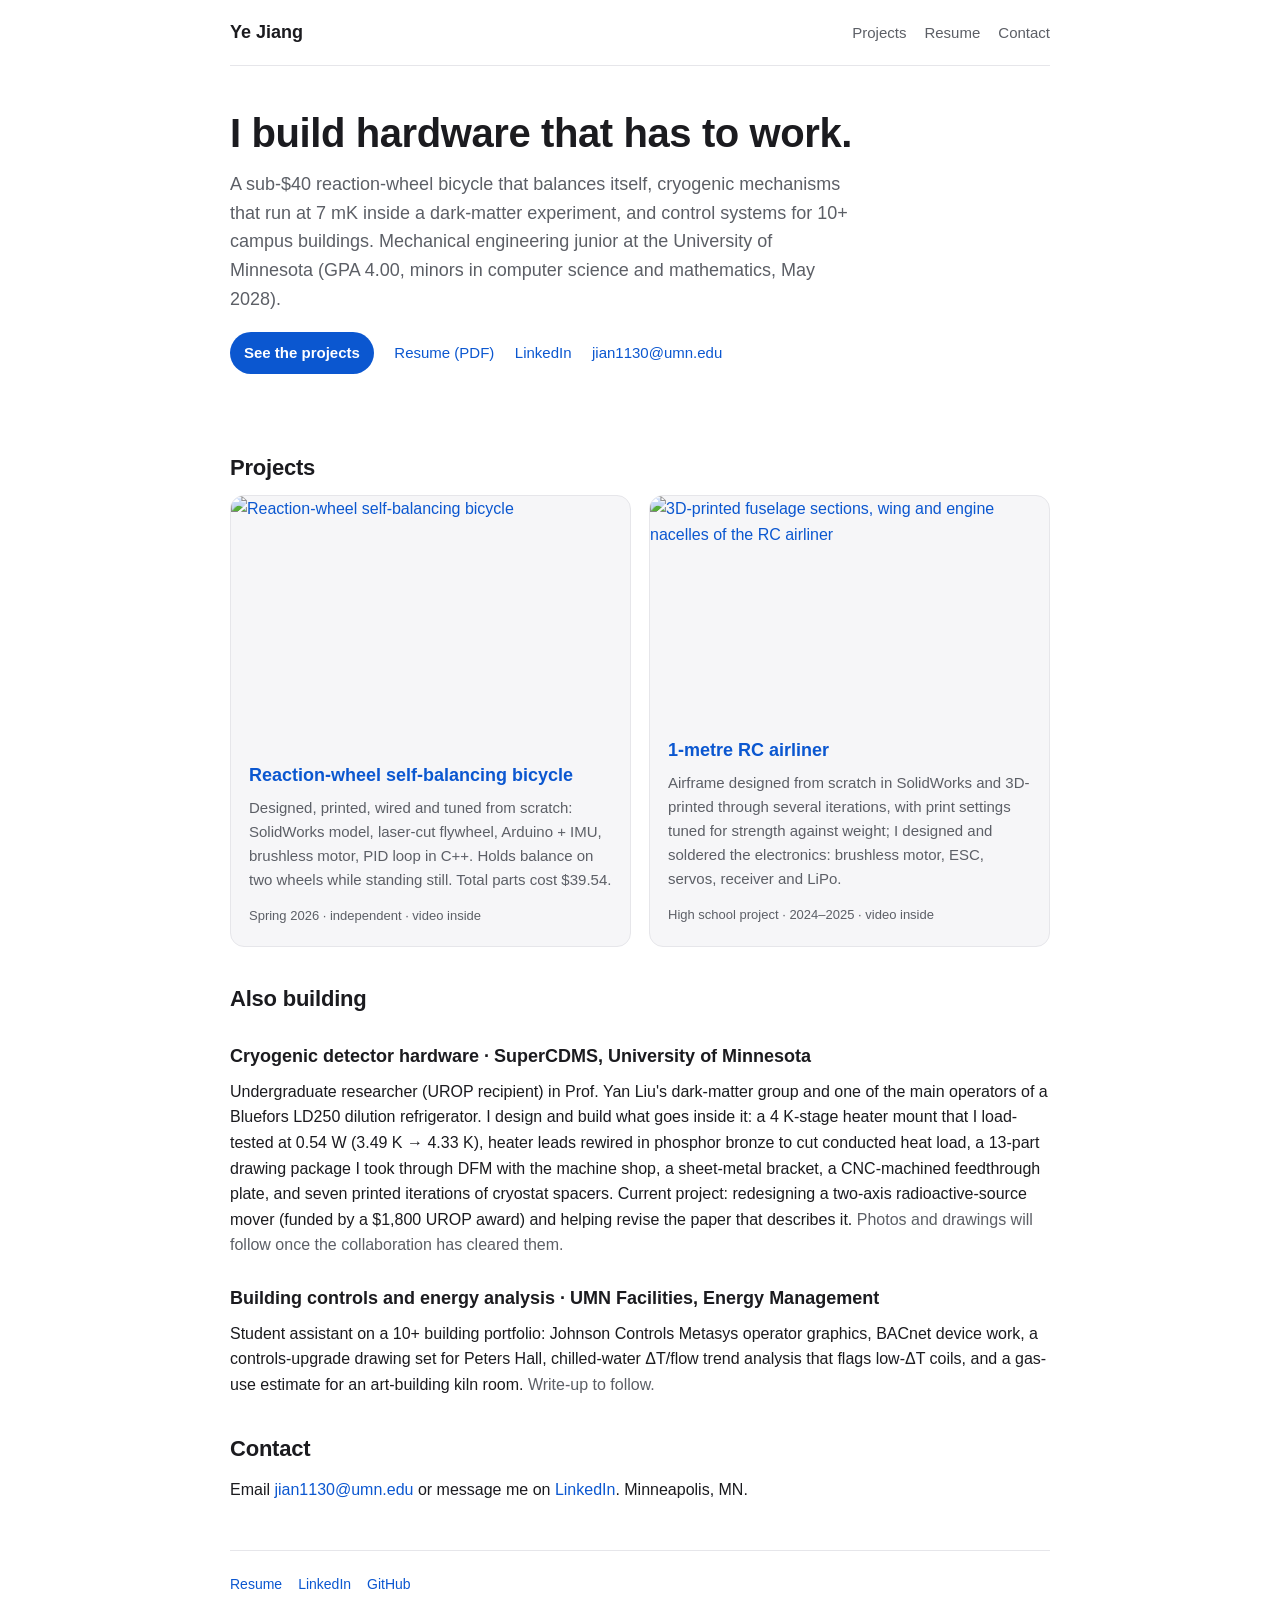
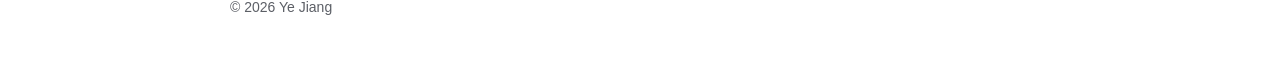
==== index.html @ ac19c302 "Add files via upload" ====
<!doctype html>
<html lang="en">
<head>
<meta charset="utf-8">
<meta name="viewport" content="width=device-width,initial-scale=1">
<title>Ye Jiang · Mechanical Engineering, University of Minnesota</title>
<meta name="description" content="Ye Jiang builds hardware that has to work: a sub-$40 reaction-wheel self-balancing bicycle, cryogenic mechanisms for a dark-matter experiment, and building-control systems at the University of Minnesota.">
<meta property="og:type" content="website">
<meta property="og:title" content="Ye Jiang · Mechanical Engineering, University of Minnesota">
<meta property="og:description" content="Hardware that has to work: a sub-$40 self-balancing bike, cryogenic mechanisms at 7 mK, and control systems for 10+ campus buildings.">
<meta property="og:image" content="https://jiangye444.github.io/img/og-home.jpg">
<meta property="og:url" content="https://jiangye444.github.io/">
<meta name="twitter:card" content="summary_large_image">
<link rel="stylesheet" href="style.css">
<link rel="icon" href="data:image/svg+xml,<svg xmlns='http://www.w3.org/2000/svg' viewBox='0 0 100 100'><circle cx='50' cy='50' r='46' fill='%230b57d0'/><text x='50' y='64' font-size='46' text-anchor='middle' fill='white' font-family='Arial' font-weight='700'>YJ</text></svg>">
</head>
<body>
<div class="wrap">
<header class="site">
  <a class="name" href="./">Ye Jiang</a>
  <nav><a href="#projects">Projects</a><a href="resume/Ye_Jiang_Resume.pdf">Resume</a><a href="#contact">Contact</a></nav>
</header>

<section class="hero">
  <h1>I build hardware that has to work.</h1>
  <p class="lead">A sub-$40 reaction-wheel bicycle that balances itself, cryogenic mechanisms that run at 7 mK inside a dark-matter experiment, and control systems for 10+ campus buildings. Mechanical engineering junior at the University of Minnesota (GPA 4.00, minors in computer science and mathematics, May 2028).</p>
  <p class="links"><a class="btn" href="#projects">See the projects</a> <a href="resume/Ye_Jiang_Resume.pdf">Resume (PDF)</a> <a href="https://www.linkedin.com/in/ye-jiang-102b5538a/">LinkedIn</a> <a href="mailto:jian1130@umn.edu">jian1130@umn.edu</a></p>
</section>

<h2 id="projects">Projects</h2>
<div class="grid">
  <a class="card" href="bike.html">
    <img src="img/bike-card.jpg" alt="Reaction-wheel self-balancing bicycle">
    <div class="body">
      <h3>Reaction-wheel self-balancing bicycle</h3>
      <p>Designed, printed, wired and tuned from scratch: SolidWorks model, laser-cut flywheel, Arduino + IMU, brushless motor, PID loop in C++. Holds balance on two wheels while standing still. Total parts cost $39.54.</p>
      <span class="meta">Spring 2026 · independent · video inside</span>
    </div>
  </a>
  <a class="card" href="rc-plane.html">
    <img class="yt" src="https://i.ytimg.com/vi/mKP1xK8MGRU/hq3.jpg" alt="3D-printed fuselage sections, wing and engine nacelles of the RC airliner">
    <div class="body">
      <h3>1-metre RC airliner</h3>
      <p>Airframe designed from scratch in SolidWorks and 3D-printed through several iterations, with print settings tuned for strength against weight; I designed and soldered the electronics: brushless motor, ESC, servos, receiver and LiPo.</p>
      <span class="meta">High school project · 2024–2025 · video inside</span>
    </div>
  </a>
</div>

<h2>Also building</h2>
<h3>Cryogenic detector hardware · SuperCDMS, University of Minnesota</h3>
<p>Undergraduate researcher (UROP recipient) in Prof. Yan Liu's dark-matter group and one of the main operators of a Bluefors LD250 dilution refrigerator. I design and build what goes inside it: a 4 K-stage heater mount that I load-tested at 0.54 W (3.49 K → 4.33 K), heater leads rewired in phosphor bronze to cut conducted heat load, a 13-part drawing package I took through DFM with the machine shop, a sheet-metal bracket, a CNC-machined feedthrough plate, and seven printed iterations of cryostat spacers. Current project: redesigning a two-axis radioactive-source mover (funded by a $1,800 UROP award) and helping revise the paper that describes it. <span class="muted">Photos and drawings will follow once the collaboration has cleared them.</span></p>

<h3>Building controls and energy analysis · UMN Facilities, Energy Management</h3>
<p>Student assistant on a 10+ building portfolio: Johnson Controls Metasys operator graphics, BACnet device work, a controls-upgrade drawing set for Peters Hall, chilled-water ΔT/flow trend analysis that flags low-ΔT coils, and a gas-use estimate for an art-building kiln room. <span class="muted">Write-up to follow.</span></p>

<h2 id="contact">Contact</h2>
<p>Email <a href="mailto:jian1130@umn.edu">jian1130@umn.edu</a> or message me on <a href="https://www.linkedin.com/in/ye-jiang-102b5538a/">LinkedIn</a>. Minneapolis, MN.</p>

<footer class="site">
  <a href="resume/Ye_Jiang_Resume.pdf">Resume</a><a href="https://www.linkedin.com/in/ye-jiang-102b5538a/">LinkedIn</a><a href="https://github.com/jiangye444">GitHub</a>
  <div>© 2026 Ye Jiang</div>
</footer>
</div>
</body>
</html>
---- style.css ----
:root{
  --bg:#ffffff; --fg:#1b1b1f; --muted:#5c5f66; --line:#e6e6ea; --card:#f6f6f8; --accent:#0b57d0; --accent-ink:#ffffff;
  --maxw:860px; --radius:14px;
}
@media (prefers-color-scheme:dark){
  :root{ --bg:#111214; --fg:#ececf1; --muted:#a3a7b0; --line:#2a2b30; --card:#1a1b1f; --accent:#8ab4ff; --accent-ink:#0b1020; }
}
*{box-sizing:border-box}
html{-webkit-text-size-adjust:100%}
body{margin:0;background:var(--bg);color:var(--fg);font:16px/1.6 -apple-system,BlinkMacSystemFont,"Segoe UI",Roboto,Helvetica,Arial,sans-serif}
a{color:var(--accent);text-decoration:none}
a:hover{text-decoration:underline}
img,video{max-width:100%;height:auto;display:block;border-radius:var(--radius)}
.wrap{max-width:var(--maxw);margin:0 auto;padding:0 20px}
header.site{display:flex;align-items:center;justify-content:space-between;gap:16px;padding:18px 0;border-bottom:1px solid var(--line)}
header.site .name{font-weight:700;font-size:18px;color:var(--fg)}
header.site nav a{margin-left:18px;color:var(--muted);font-size:15px}
header.site nav a:hover{color:var(--fg)}
.hero{padding:44px 0 28px}
.hero h1{font-size:clamp(28px,5vw,40px);line-height:1.15;margin:0 0 14px;letter-spacing:-.01em}
.hero p.lead{font-size:18px;color:var(--muted);margin:0 0 18px;max-width:62ch}
.hero .links a{margin-right:16px;font-size:15px}
.grid{display:grid;grid-template-columns:1fr;gap:18px;margin:10px 0 30px}
@media(min-width:640px){.grid{grid-template-columns:1fr 1fr}}
.card{background:var(--card);border:1px solid var(--line);border-radius:var(--radius);overflow:hidden;display:flex;flex-direction:column}
.card img{border-radius:0;aspect-ratio:16/10;object-fit:cover;width:100%}
.card .body{padding:16px 18px 18px}
.card h3{margin:0 0 6px;font-size:18px}
.card p{margin:0 0 10px;color:var(--muted);font-size:15px}
.card .meta{font-size:13px;color:var(--muted)}
.card a.cta{font-weight:600}
h2{font-size:22px;margin:34px 0 10px;letter-spacing:-.01em}
h3{font-size:18px;margin:26px 0 8px}
p{margin:0 0 14px}
.muted{color:var(--muted)}
.summary{background:var(--card);border:1px solid var(--line);border-radius:var(--radius);padding:16px 18px;margin:18px 0 26px}
.summary h2{margin:0 0 8px;font-size:16px;text-transform:uppercase;letter-spacing:.06em;color:var(--muted)}
.summary ul{margin:0;padding-left:20px}
.summary li{margin:4px 0}
figure{margin:18px 0}
figcaption{font-size:14px;color:var(--muted);margin-top:8px}
.two{display:grid;grid-template-columns:1fr;gap:14px}
@media(min-width:640px){.two{grid-template-columns:1fr 1fr}}
.facts{display:grid;grid-template-columns:repeat(2,1fr);gap:10px;margin:16px 0 8px}
@media(min-width:640px){.facts{grid-template-columns:repeat(4,1fr)}}
.fact{background:var(--card);border:1px solid var(--line);border-radius:12px;padding:12px 14px}
.fact b{display:block;font-size:20px;letter-spacing:-.01em}
.fact span{font-size:13px;color:var(--muted)}
.project-head{padding:36px 0 6px}
.project-head h1{font-size:clamp(26px,4.6vw,36px);margin:0 0 8px;line-height:1.15;letter-spacing:-.01em}
.project-head .sub{color:var(--muted);font-size:16px}
.pager{display:flex;justify-content:space-between;gap:16px;border-top:1px solid var(--line);margin-top:40px;padding:18px 0 0;font-size:15px}
footer.site{border-top:1px solid var(--line);margin-top:48px;padding:22px 0 40px;color:var(--muted);font-size:14px}
footer.site a{margin-right:16px}
.btn{display:inline-block;background:var(--accent);color:var(--accent-ink);padding:9px 14px;border-radius:999px;font-weight:600;font-size:15px}
.btn:hover{text-decoration:none;filter:brightness(1.05)}
.aside{border-left:3px solid var(--accent);padding:4px 0 4px 14px;color:var(--muted);margin:16px 0}
.video{position:relative;width:100%;aspect-ratio:16/9;border-radius:12px;overflow:hidden;background:#000}
.video iframe{position:absolute;inset:0;width:100%;height:100%;border:0}
.bom{overflow-x:auto;margin:12px 0 8px}
.bom table{border-collapse:collapse;width:100%;font-size:15px}
.bom th,.bom td{text-align:left;padding:6px 10px;border-bottom:1px solid var(--line)}
.bom td:nth-child(2),.bom td:nth-child(4),.bom th:nth-child(2),.bom th:nth-child(4){text-align:right;white-space:nowrap}
.bom tr.grp td{font-weight:600;color:var(--muted);padding-top:14px}
.bom tr.total td{font-weight:700;border-top:2px solid var(--ink,currentColor)}
img.yt{aspect-ratio:16/9;object-fit:cover;width:100%}
figure.narrow{max-width:520px}
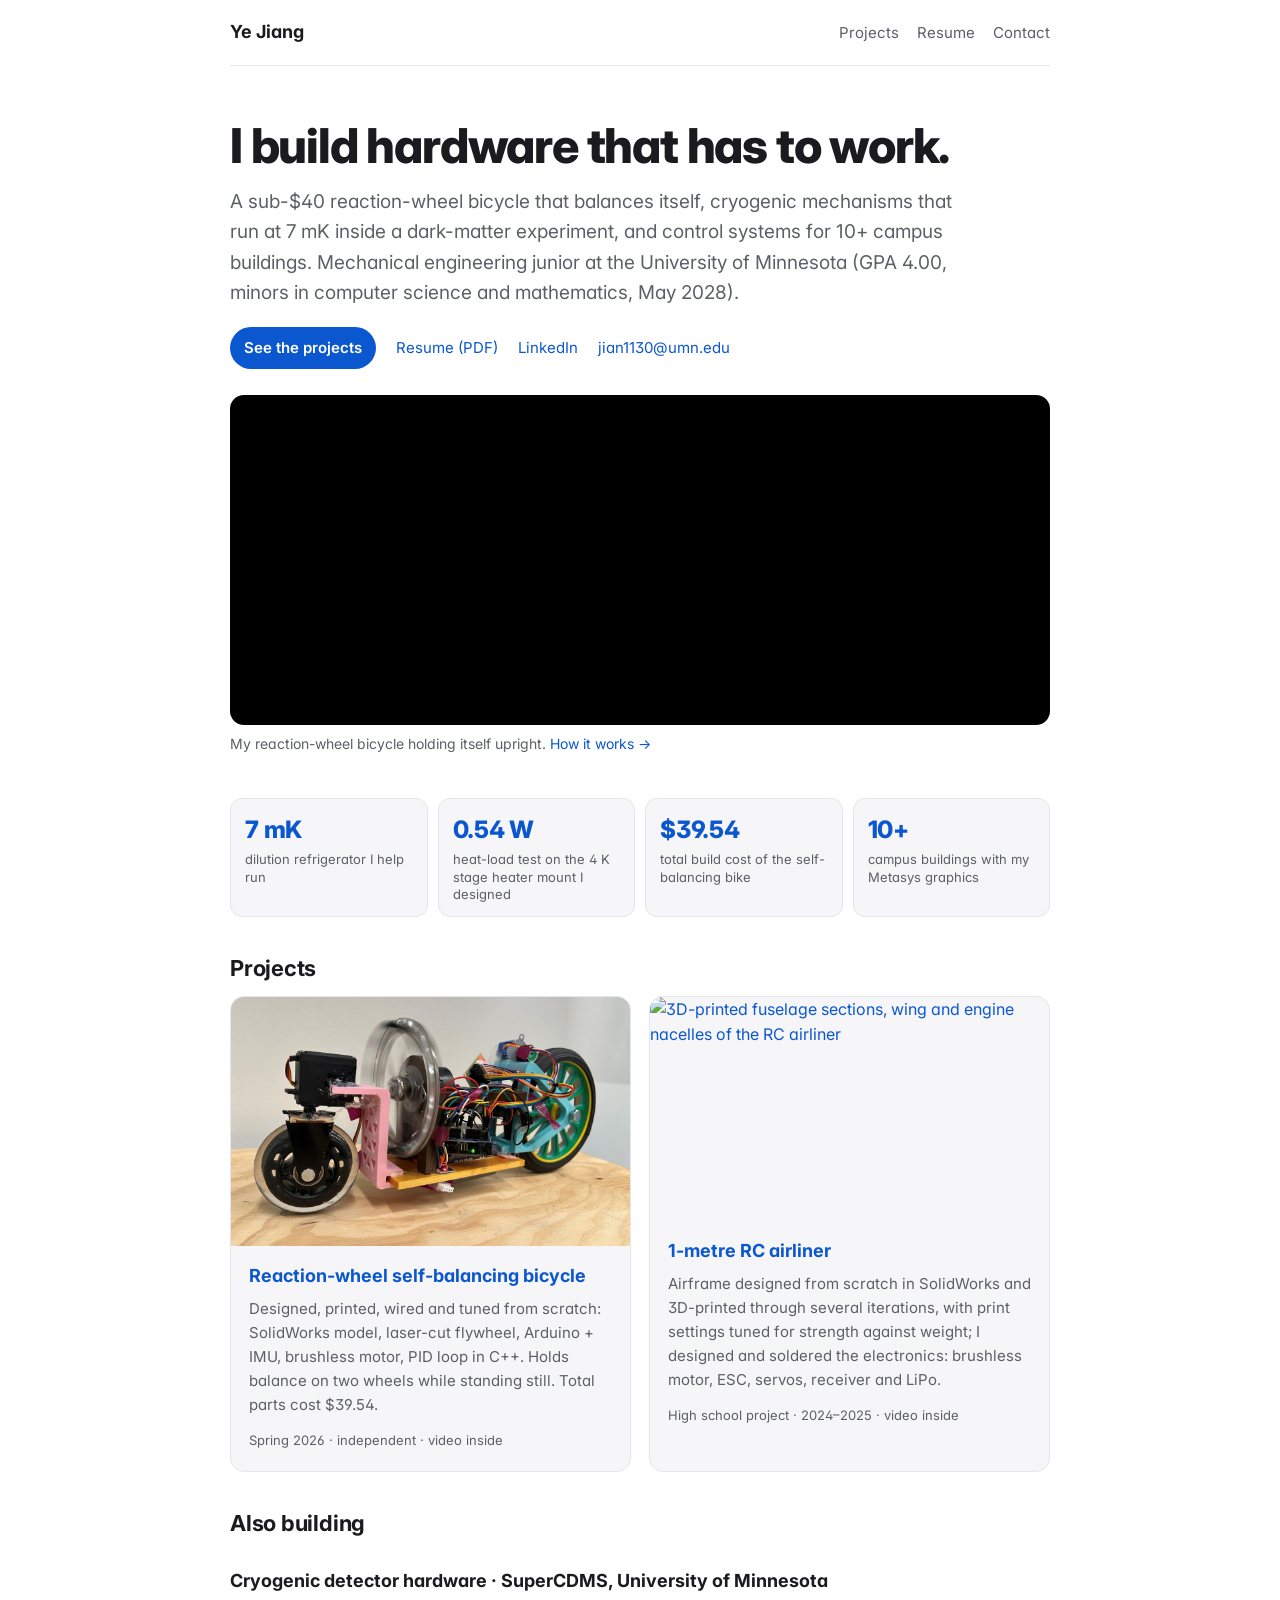
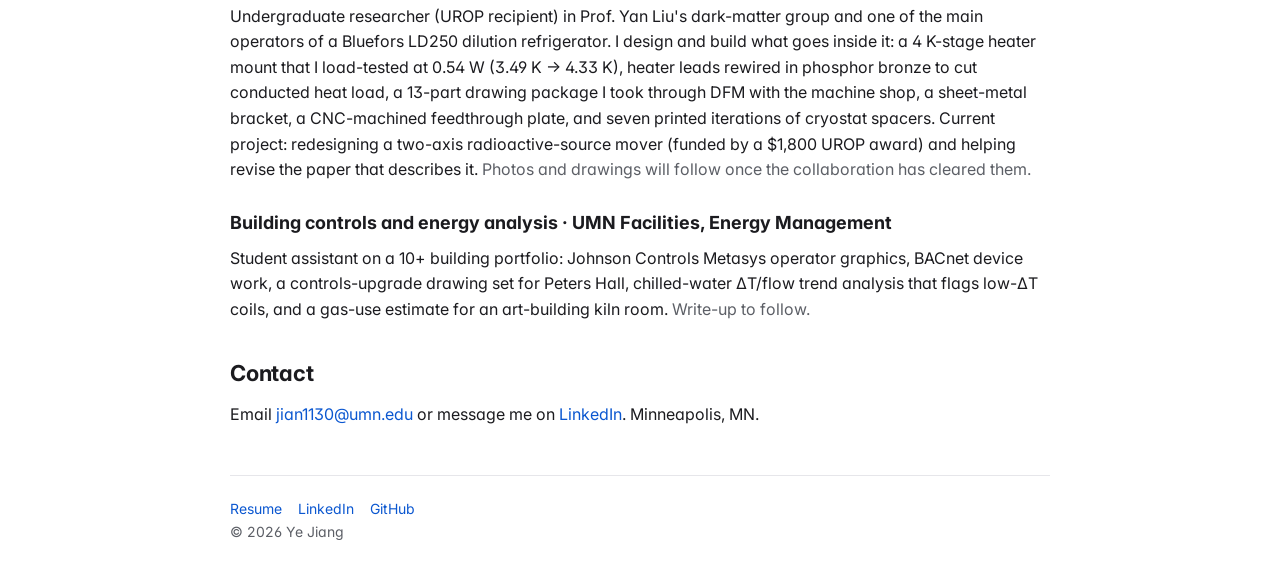
==== commit 8d8d9917: "Add files via upload" ====
--- a/index.html
+++ b/index.html
@@ -11,6 +11,9 @@
 <meta property="og:image" content="https://jiangye444.github.io/img/og-home.jpg">
 <meta property="og:url" content="https://jiangye444.github.io/">
 <meta name="twitter:card" content="summary_large_image">
+<link rel="preconnect" href="https://fonts.googleapis.com">
+<link rel="preconnect" href="https://fonts.gstatic.com" crossorigin>
+<link href="https://fonts.googleapis.com/css2?family=Inter:wght@400;500;600;700;800&display=swap" rel="stylesheet">
 <link rel="stylesheet" href="style.css">
 <link rel="icon" href="data:image/svg+xml,<svg xmlns='http://www.w3.org/2000/svg' viewBox='0 0 100 100'><circle cx='50' cy='50' r='46' fill='%230b57d0'/><text x='50' y='64' font-size='46' text-anchor='middle' fill='white' font-family='Arial' font-weight='700'>YJ</text></svg>">
 </head>
@@ -25,7 +28,21 @@
   <h1>I build hardware that has to work.</h1>
   <p class="lead">A sub-$40 reaction-wheel bicycle that balances itself, cryogenic mechanisms that run at 7 mK inside a dark-matter experiment, and control systems for 10+ campus buildings. Mechanical engineering junior at the University of Minnesota (GPA 4.00, minors in computer science and mathematics, May 2028).</p>
   <p class="links"><a class="btn" href="#projects">See the projects</a> <a href="resume/Ye_Jiang_Resume.pdf">Resume (PDF)</a> <a href="https://www.linkedin.com/in/ye-jiang-102b5538a/">LinkedIn</a> <a href="mailto:jian1130@umn.edu">jian1130@umn.edu</a></p>
+  <figure class="hero-media">
+    <video id="heroLoop" autoplay muted loop playsinline preload="auto" poster="img/bike-loop-poster.jpg" aria-label="Reaction-wheel bicycle balancing on its own">
+      <source src="img/bike-loop.mp4" type="video/mp4">
+    </video>
+    <figcaption>My reaction-wheel bicycle holding itself upright. <a href="bike.html">How it works →</a></figcaption>
+  </figure>
 </section>
+
+<div class="facts home-facts">
+  <div class="fact"><b>7 mK</b><span>dilution refrigerator I help run</span></div>
+  <div class="fact"><b>0.54 W</b><span>heat-load test on the 4 K stage heater mount I designed</span></div>
+  <div class="fact"><b>$39.54</b><span>total build cost of the self-balancing bike</span></div>
+  <div class="fact"><b>10+</b><span>campus buildings with my Metasys graphics</span></div>
+</div>
+<script>if(window.matchMedia&&matchMedia('(prefers-reduced-motion: reduce)').matches){var v=document.getElementById('heroLoop');if(v){v.removeAttribute('autoplay');v.pause();}}</script>
 
 <h2 id="projects">Projects</h2>
 <div class="grid">
--- a/style.css
+++ b/style.css
@@ -65,3 +65,20 @@
 .bom tr.total td{font-weight:700;border-top:2px solid var(--ink,currentColor)}
 img.yt{aspect-ratio:16/9;object-fit:cover;width:100%}
 figure.narrow{max-width:520px}
+
+/* ---- polish v2 ---- */
+body{font-family:Inter,-apple-system,BlinkMacSystemFont,"Segoe UI",Roboto,Helvetica,Arial,sans-serif;font-feature-settings:"cv11","ss01"}
+.hero{padding:52px 0 18px}
+.hero h1{font-weight:800;font-size:clamp(32px,6vw,48px);letter-spacing:-.025em}
+.hero p.lead{font-size:clamp(16px,2.2vw,19px)}
+.hero-media{margin:26px 0 6px}
+.hero-media video{width:100%;aspect-ratio:1200/484;object-fit:cover;border-radius:var(--radius);background:#000}
+.home-facts{margin:18px 0 6px}
+.home-facts .fact b{font-size:24px;font-weight:800;color:var(--accent)}
+.fact span{line-height:1.35;display:block;margin-top:2px}
+h2{font-weight:700}
+.card{transition:transform .15s ease, box-shadow .15s ease}
+.card:hover{transform:translateY(-2px);box-shadow:0 8px 24px rgba(0,0,0,.08);text-decoration:none}
+.card:hover h3{text-decoration:underline}
+header.site{position:sticky;top:0;background:var(--bg);z-index:5}
+@media (prefers-reduced-motion: reduce){.card{transition:none}.card:hover{transform:none}}
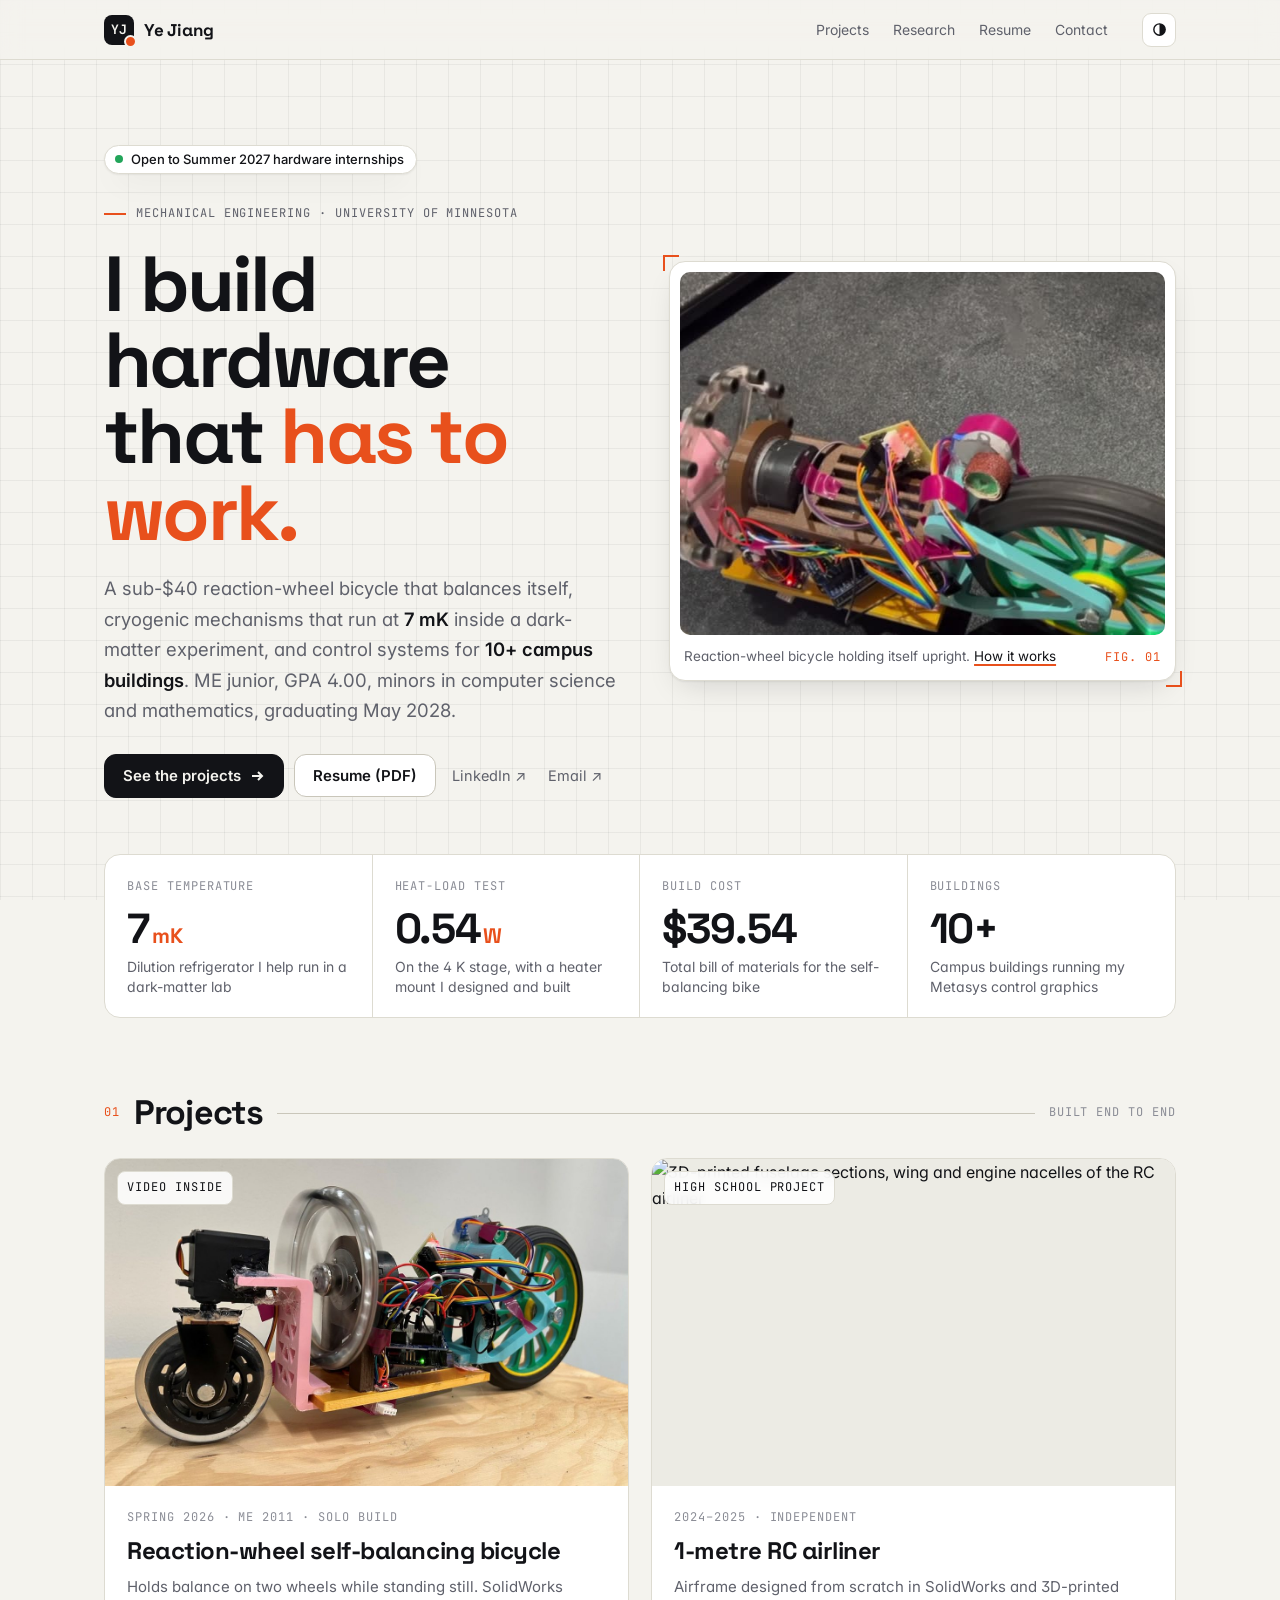
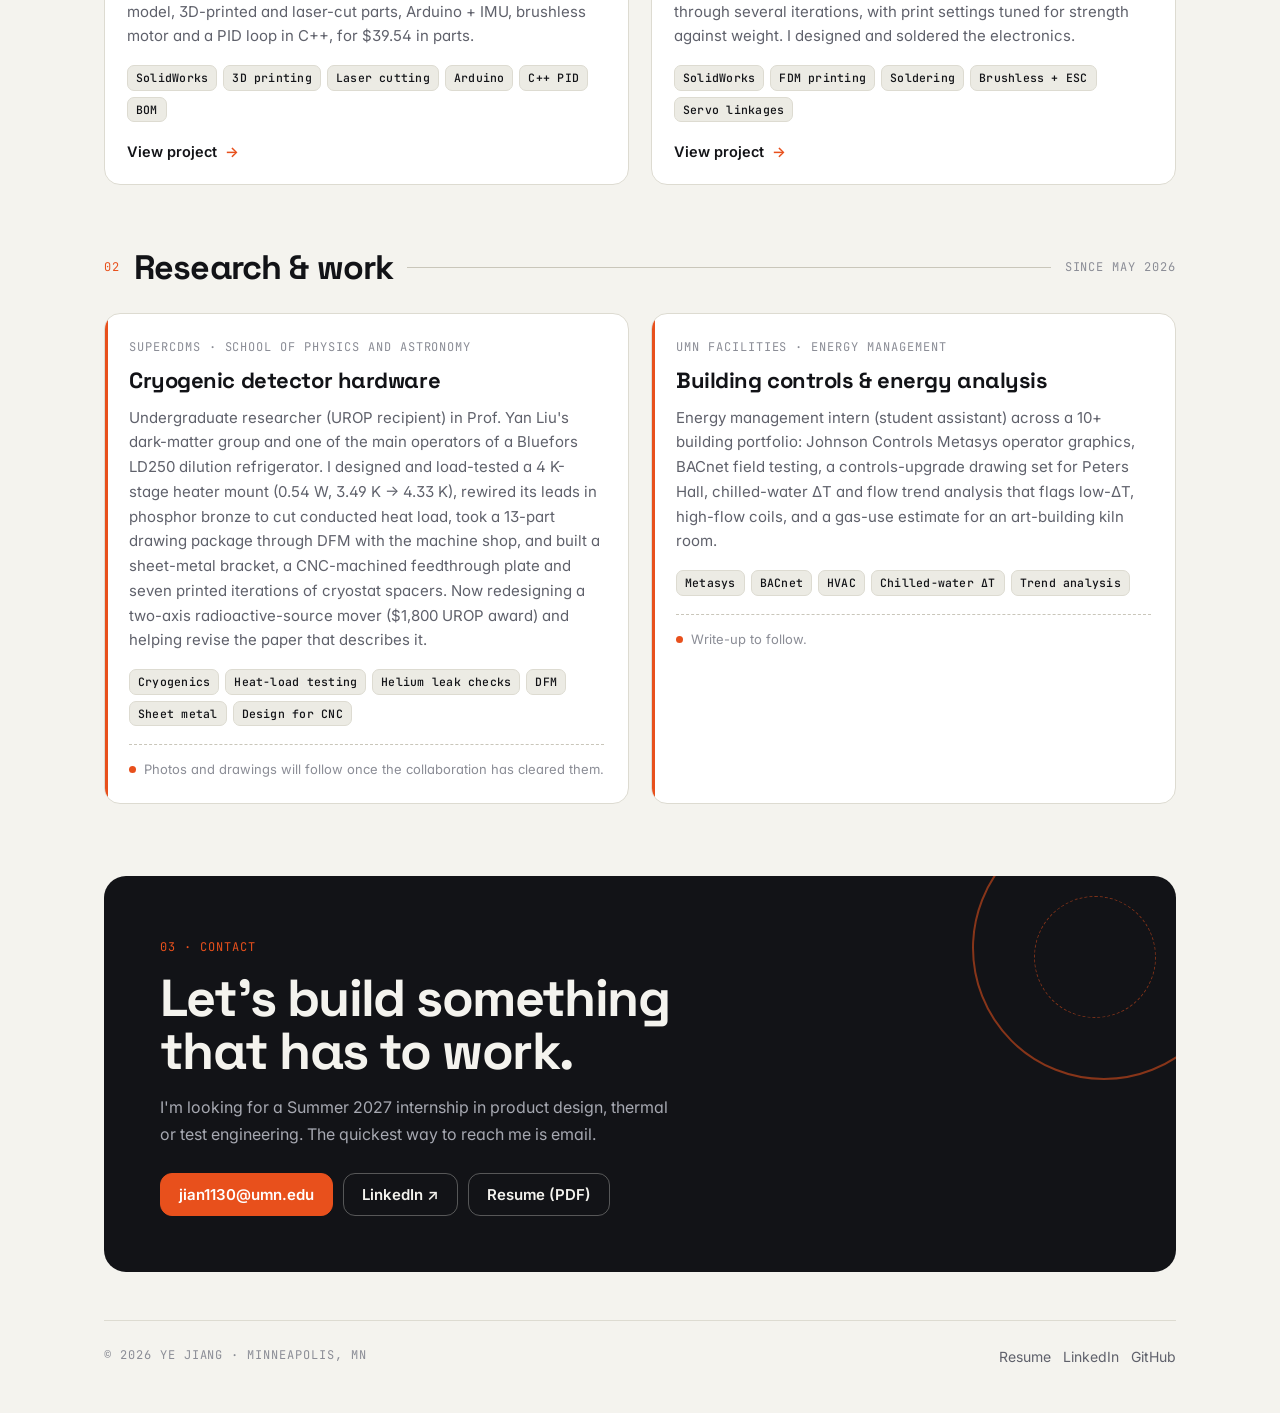
==== commit b360ecef: "Add files via upload" ====
--- a/index.html
+++ b/index.html
@@ -11,73 +11,124 @@
 <meta property="og:image" content="https://jiangye444.github.io/img/og-home.jpg">
 <meta property="og:url" content="https://jiangye444.github.io/">
 <meta name="twitter:card" content="summary_large_image">
+<meta name="theme-color" content="#f4f3ee" media="(prefers-color-scheme: light)">
+<meta name="theme-color" content="#0c0d10" media="(prefers-color-scheme: dark)">
 <link rel="preconnect" href="https://fonts.googleapis.com">
 <link rel="preconnect" href="https://fonts.gstatic.com" crossorigin>
-<link href="https://fonts.googleapis.com/css2?family=Inter:wght@400;500;600;700;800&display=swap" rel="stylesheet">
+<link href="https://fonts.googleapis.com/css2?family=Inter:wght@400;500;600;700&family=JetBrains+Mono:wght@500&family=Space+Grotesk:wght@500;700&display=swap" rel="stylesheet">
+<script>(function(){var m='auto';try{m=localStorage.getItem('theme')||'auto'}catch(e){}var r=document.documentElement;r.setAttribute('data-theme-mode',m);if(m==='light'||m==='dark')r.setAttribute('data-theme',m);})();</script>
 <link rel="stylesheet" href="style.css">
-<link rel="icon" href="data:image/svg+xml,<svg xmlns='http://www.w3.org/2000/svg' viewBox='0 0 100 100'><circle cx='50' cy='50' r='46' fill='%230b57d0'/><text x='50' y='64' font-size='46' text-anchor='middle' fill='white' font-family='Arial' font-weight='700'>YJ</text></svg>">
+<link rel="icon" href="data:image/svg+xml,<svg xmlns='http://www.w3.org/2000/svg' viewBox='0 0 100 100'><rect x='4' y='4' width='92' height='92' rx='22' fill='%23121317'/><text x='50' y='63' font-size='40' text-anchor='middle' fill='%23f4f3ee' font-family='monospace' font-weight='700'>YJ</text><circle cx='84' cy='84' r='12' fill='%23e8501c'/></svg>">
 </head>
 <body>
-<div class="wrap">
 <header class="site">
-  <a class="name" href="./">Ye Jiang</a>
-  <nav><a href="#projects">Projects</a><a href="resume/Ye_Jiang_Resume.pdf">Resume</a><a href="#contact">Contact</a></nav>
+  <div class="bar">
+    <a class="brand" href="./"><span class="mark">YJ</span><span class="full">Ye Jiang</span></a>
+    <nav><a href="#projects">Projects</a><a href="#work">Research</a><a href="resume/Ye_Jiang_Resume.pdf">Resume</a><a href="#contact">Contact</a></nav>
+    <button class="theme-toggle" type="button" aria-label="Colour theme: automatic" title="Theme: auto (follows your system)">
+      <svg class="i-auto" viewBox="0 0 24 24" fill="none" stroke="currentColor" stroke-width="2"><circle cx="12" cy="12" r="8"/><path d="M12 4a8 8 0 0 1 0 16z" fill="currentColor" stroke="none"/></svg>
+      <svg class="i-sun" viewBox="0 0 24 24" fill="none" stroke="currentColor" stroke-width="2" stroke-linecap="round"><circle cx="12" cy="12" r="4"/><path d="M12 2v2M12 20v2M4.9 4.9l1.4 1.4M17.7 17.7l1.4 1.4M2 12h2M20 12h2M4.9 19.1l1.4-1.4M17.7 6.3l1.4-1.4"/></svg>
+      <svg class="i-moon" viewBox="0 0 24 24" fill="none" stroke="currentColor" stroke-width="2" stroke-linejoin="round"><path d="M20 14.5A8 8 0 0 1 9.5 4a8 8 0 1 0 10.5 10.5z"/></svg>
+    </button>
+  </div>
 </header>
 
-<section class="hero">
-  <h1>I build hardware that has to work.</h1>
-  <p class="lead">A sub-$40 reaction-wheel bicycle that balances itself, cryogenic mechanisms that run at 7 mK inside a dark-matter experiment, and control systems for 10+ campus buildings. Mechanical engineering junior at the University of Minnesota (GPA 4.00, minors in computer science and mathematics, May 2028).</p>
-  <p class="links"><a class="btn" href="#projects">See the projects</a> <a href="resume/Ye_Jiang_Resume.pdf">Resume (PDF)</a> <a href="https://www.linkedin.com/in/ye-jiang-102b5538a/">LinkedIn</a> <a href="mailto:jian1130@umn.edu">jian1130@umn.edu</a></p>
-  <figure class="hero-media">
-    <video id="heroLoop" autoplay muted loop playsinline preload="auto" poster="img/bike-loop-poster.jpg" aria-label="Reaction-wheel bicycle balancing on its own">
-      <source src="img/bike-loop.mp4" type="video/mp4">
-    </video>
-    <figcaption>My reaction-wheel bicycle holding itself upright. <a href="bike.html">How it works →</a></figcaption>
-  </figure>
-</section>
+<main class="wrap">
+  <section class="hero">
+    <div>
+      <div class="status"><i></i>Open to Summer 2027 hardware internships</div><br>
+      <div class="eyebrow mono">Mechanical Engineering · University of Minnesota</div>
+      <h1>I build hardware that <em>has to work.</em></h1>
+      <p class="lead">A sub-$40 reaction-wheel bicycle that balances itself, cryogenic mechanisms that run at <b>7&nbsp;mK</b> inside a dark-matter experiment, and control systems for <b>10+ campus buildings</b>. ME junior, GPA 4.00, minors in computer science and mathematics, graduating May 2028.</p>
+      <div class="actions">
+        <a class="btn primary" href="#projects">See the projects <svg viewBox="0 0 16 16" fill="none" stroke="currentColor" stroke-width="2"><path d="M3 8h10M9 4l4 4-4 4"/></svg></a>
+        <a class="btn" href="resume/Ye_Jiang_Resume.pdf">Resume (PDF)</a>
+        <a class="quiet" href="https://www.linkedin.com/in/ye-jiang-102b5538a/">LinkedIn ↗</a>
+        <a class="quiet" href="mailto:jian1130@umn.edu">Email ↗</a>
+      </div>
+    </div>
+    <figure class="sheet" style="margin:0">
+      <div class="media">
+        <video id="heroLoop" autoplay muted loop playsinline preload="auto" poster="img/bike-loop-poster.jpg" aria-label="Reaction-wheel bicycle balancing on its own">
+          <source src="img/bike-loop.mp4" type="video/mp4">
+        </video>
+      </div>
+      <figcaption class="cap"><span>Reaction-wheel bicycle holding itself upright. <a href="bike.html">How it works</a></span><span class="mono">Fig. 01</span></figcaption>
+    </figure>
+  </section>
+  <script>if(window.matchMedia&&matchMedia('(prefers-reduced-motion: reduce)').matches){var v=document.getElementById('heroLoop');if(v){v.removeAttribute('autoplay');v.pause();}}</script>
 
-<div class="facts home-facts">
-  <div class="fact"><b>7 mK</b><span>dilution refrigerator I help run</span></div>
-  <div class="fact"><b>0.54 W</b><span>heat-load test on the 4 K stage heater mount I designed</span></div>
-  <div class="fact"><b>$39.54</b><span>total build cost of the self-balancing bike</span></div>
-  <div class="fact"><b>10+</b><span>campus buildings with my Metasys graphics</span></div>
-</div>
-<script>if(window.matchMedia&&matchMedia('(prefers-reduced-motion: reduce)').matches){var v=document.getElementById('heroLoop');if(v){v.removeAttribute('autoplay');v.pause();}}</script>
+  <div class="specs" aria-label="Key numbers">
+    <div class="spec"><div class="k mono">Base temperature</div><div class="v">7<small>mK</small></div><p>Dilution refrigerator I help run in a dark-matter lab</p></div>
+    <div class="spec"><div class="k mono">Heat-load test</div><div class="v">0.54<small>W</small></div><p>On the 4 K stage, with a heater mount I designed and built</p></div>
+    <div class="spec"><div class="k mono">Build cost</div><div class="v">$39.54</div><p>Total bill of materials for the self-balancing bike</p></div>
+    <div class="spec"><div class="k mono">Buildings</div><div class="v">10+</div><p>Campus buildings running my Metasys control graphics</p></div>
+  </div>
 
-<h2 id="projects">Projects</h2>
-<div class="grid">
-  <a class="card" href="bike.html">
-    <img src="img/bike-card.jpg" alt="Reaction-wheel self-balancing bicycle">
-    <div class="body">
-      <h3>Reaction-wheel self-balancing bicycle</h3>
-      <p>Designed, printed, wired and tuned from scratch: SolidWorks model, laser-cut flywheel, Arduino + IMU, brushless motor, PID loop in C++. Holds balance on two wheels while standing still. Total parts cost $39.54.</p>
-      <span class="meta">Spring 2026 · independent · video inside</span>
+  <section class="block" id="projects">
+    <div class="sec-head"><span class="num mono">01</span><h2>Projects</h2><span class="rule"></span><span class="note mono">Built end to end</span></div>
+    <div class="projects">
+      <a class="pcard" href="bike.html">
+        <div class="thumb"><img src="img/bike-card.jpg" alt="Reaction-wheel self-balancing bicycle"><span class="badge mono">Video inside</span></div>
+        <div class="body">
+          <div class="meta mono">Spring 2026 · ME 2011 · Solo build</div>
+          <h3>Reaction-wheel self-balancing bicycle</h3>
+          <p>Holds balance on two wheels while standing still. SolidWorks model, 3D-printed and laser-cut parts, Arduino + IMU, brushless motor and a PID loop in C++, for $39.54 in parts.</p>
+          <ul class="chips"><li>SolidWorks</li><li>3D printing</li><li>Laser cutting</li><li>Arduino</li><li>C++ PID</li><li>BOM</li></ul>
+          <div class="go">View project <span>→</span></div>
+        </div>
+      </a>
+      <a class="pcard" href="rc-plane.html">
+        <div class="thumb"><img class="yt" src="https://i.ytimg.com/vi/mKP1xK8MGRU/hq3.jpg" alt="3D-printed fuselage sections, wing and engine nacelles of the RC airliner"><span class="badge mono">High school project</span></div>
+        <div class="body">
+          <div class="meta mono">2024–2025 · Independent</div>
+          <h3>1-metre RC airliner</h3>
+          <p>Airframe designed from scratch in SolidWorks and 3D-printed through several iterations, with print settings tuned for strength against weight. I designed and soldered the electronics.</p>
+          <ul class="chips"><li>SolidWorks</li><li>FDM printing</li><li>Soldering</li><li>Brushless + ESC</li><li>Servo linkages</li></ul>
+          <div class="go">View project <span>→</span></div>
+        </div>
+      </a>
     </div>
-  </a>
-  <a class="card" href="rc-plane.html">
-    <img class="yt" src="https://i.ytimg.com/vi/mKP1xK8MGRU/hq3.jpg" alt="3D-printed fuselage sections, wing and engine nacelles of the RC airliner">
-    <div class="body">
-      <h3>1-metre RC airliner</h3>
-      <p>Airframe designed from scratch in SolidWorks and 3D-printed through several iterations, with print settings tuned for strength against weight; I designed and soldered the electronics: brushless motor, ESC, servos, receiver and LiPo.</p>
-      <span class="meta">High school project · 2024–2025 · video inside</span>
+  </section>
+
+  <section class="block" id="work">
+    <div class="sec-head"><span class="num mono">02</span><h2>Research &amp; work</h2><span class="rule"></span><span class="note mono">Since May 2026</span></div>
+    <div class="work">
+      <article class="wcard">
+        <div class="org mono">SuperCDMS · School of Physics and Astronomy</div>
+        <h3>Cryogenic detector hardware</h3>
+        <p>Undergraduate researcher (UROP recipient) in Prof. Yan Liu's dark-matter group and one of the main operators of a Bluefors LD250 dilution refrigerator. I designed and load-tested a 4 K-stage heater mount (0.54 W, 3.49 K → 4.33 K), rewired its leads in phosphor bronze to cut conducted heat load, took a 13-part drawing package through DFM with the machine shop, and built a sheet-metal bracket, a CNC-machined feedthrough plate and seven printed iterations of cryostat spacers. Now redesigning a two-axis radioactive-source mover ($1,800 UROP award) and helping revise the paper that describes it.</p>
+        <ul class="chips"><li>Cryogenics</li><li>Heat-load testing</li><li>Helium leak checks</li><li>DFM</li><li>Sheet metal</li><li>Design for CNC</li></ul>
+        <div class="pending">Photos and drawings will follow once the collaboration has cleared them.</div>
+      </article>
+      <article class="wcard">
+        <div class="org mono">UMN Facilities · Energy Management</div>
+        <h3>Building controls &amp; energy analysis</h3>
+        <p>Energy management intern (student assistant) across a 10+ building portfolio: Johnson Controls Metasys operator graphics, BACnet field testing, a controls-upgrade drawing set for Peters Hall, chilled-water ΔT and flow trend analysis that flags low-ΔT, high-flow coils, and a gas-use estimate for an art-building kiln room.</p>
+        <ul class="chips"><li>Metasys</li><li>BACnet</li><li>HVAC</li><li>Chilled-water ΔT</li><li>Trend analysis</li></ul>
+        <div class="pending">Write-up to follow.</div>
+      </article>
     </div>
-  </a>
-</div>
+  </section>
 
-<h2>Also building</h2>
-<h3>Cryogenic detector hardware · SuperCDMS, University of Minnesota</h3>
-<p>Undergraduate researcher (UROP recipient) in Prof. Yan Liu's dark-matter group and one of the main operators of a Bluefors LD250 dilution refrigerator. I design and build what goes inside it: a 4 K-stage heater mount that I load-tested at 0.54 W (3.49 K → 4.33 K), heater leads rewired in phosphor bronze to cut conducted heat load, a 13-part drawing package I took through DFM with the machine shop, a sheet-metal bracket, a CNC-machined feedthrough plate, and seven printed iterations of cryostat spacers. Current project: redesigning a two-axis radioactive-source mover (funded by a $1,800 UROP award) and helping revise the paper that describes it. <span class="muted">Photos and drawings will follow once the collaboration has cleared them.</span></p>
+  <section class="cta" id="contact">
+    <span class="mono">03 · Contact</span>
+    <h2>Let's build something that has to work.</h2>
+    <p>I'm looking for a Summer 2027 internship in product design, thermal or test engineering. The quickest way to reach me is email.</p>
+    <div class="actions">
+      <a class="btn primary" href="mailto:jian1130@umn.edu">jian1130@umn.edu</a>
+      <a class="btn" href="https://www.linkedin.com/in/ye-jiang-102b5538a/">LinkedIn ↗</a>
+      <a class="btn" href="resume/Ye_Jiang_Resume.pdf">Resume (PDF)</a>
+    </div>
+  </section>
 
-<h3>Building controls and energy analysis · UMN Facilities, Energy Management</h3>
-<p>Student assistant on a 10+ building portfolio: Johnson Controls Metasys operator graphics, BACnet device work, a controls-upgrade drawing set for Peters Hall, chilled-water ΔT/flow trend analysis that flags low-ΔT coils, and a gas-use estimate for an art-building kiln room. <span class="muted">Write-up to follow.</span></p>
-
-<h2 id="contact">Contact</h2>
-<p>Email <a href="mailto:jian1130@umn.edu">jian1130@umn.edu</a> or message me on <a href="https://www.linkedin.com/in/ye-jiang-102b5538a/">LinkedIn</a>. Minneapolis, MN.</p>
-
-<footer class="site">
-  <a href="resume/Ye_Jiang_Resume.pdf">Resume</a><a href="https://www.linkedin.com/in/ye-jiang-102b5538a/">LinkedIn</a><a href="https://github.com/jiangye444">GitHub</a>
-  <div>© 2026 Ye Jiang</div>
-</footer>
-</div>
+  <footer class="site">
+    <span class="mono">© 2026 Ye Jiang · Minneapolis, MN</span>
+    <span class="right"><a href="resume/Ye_Jiang_Resume.pdf">Resume</a> &nbsp; <a href="https://www.linkedin.com/in/ye-jiang-102b5538a/">LinkedIn</a> &nbsp; <a href="https://github.com/jiangye444">GitHub</a></span>
+  </footer>
+</main>
+<script>(function(){var b=document.querySelector('.theme-toggle');if(!b)return;var r=document.documentElement;var order=['auto','light','dark'];var label={auto:'Theme: auto (follows your system)',light:'Theme: light',dark:'Theme: dark'};
+function apply(m){r.setAttribute('data-theme-mode',m);if(m==='auto')r.removeAttribute('data-theme');else r.setAttribute('data-theme',m);b.title=label[m];b.setAttribute('aria-label','Colour theme: '+(m==='auto'?'automatic':m));try{if(m==='auto')localStorage.removeItem('theme');else localStorage.setItem('theme',m)}catch(e){}}
+apply(r.getAttribute('data-theme-mode')||'auto');b.addEventListener('click',function(){var c=r.getAttribute('data-theme-mode')||'auto';apply(order[(order.indexOf(c)+1)%3]);});})();</script>
 </body>
 </html>
--- a/style.css
+++ b/style.css
@@ -1,84 +1,218 @@
+/* Ye Jiang — portfolio v2 · engineering-sheet design system */
 :root{
-  --bg:#ffffff; --fg:#1b1b1f; --muted:#5c5f66; --line:#e6e6ea; --card:#f6f6f8; --accent:#0b57d0; --accent-ink:#ffffff;
-  --maxw:860px; --radius:14px;
+  --bg:#f4f3ee; --surface:#ffffff; --surface-2:#ecebe4; --ink:#121317; --muted:#5f616b; --faint:#8b8d96;
+  --line:#dddbd1; --line-strong:#c9c6ba; --grid:rgba(18,19,23,.055);
+  --accent:#e8501c; --accent-soft:rgba(232,80,28,.12); --on-accent:#ffffff;
+  --invert-bg:#121317; --invert-ink:#f4f3ee; --invert-muted:#a6a8b1;
+  --shadow:0 1px 2px rgba(18,19,23,.06),0 12px 32px -12px rgba(18,19,23,.18);
+  --maxw:1120px; --r:16px; --r-sm:10px;
+  --f-display:"Space Grotesk",Inter,system-ui,sans-serif;
+  --f-body:Inter,-apple-system,BlinkMacSystemFont,"Segoe UI",Roboto,Helvetica,Arial,sans-serif;
+  --f-mono:"JetBrains Mono",ui-monospace,SFMono-Regular,Menlo,Consolas,monospace;
 }
 @media (prefers-color-scheme:dark){
-  :root{ --bg:#111214; --fg:#ececf1; --muted:#a3a7b0; --line:#2a2b30; --card:#1a1b1f; --accent:#8ab4ff; --accent-ink:#0b1020; }
+  :root:not([data-theme="light"]){
+    --bg:#0c0d10; --surface:#15171c; --surface-2:#1b1d23; --ink:#f1f0ea; --muted:#a2a4ae; --faint:#787a84;
+    --line:#25272e; --line-strong:#33363e; --grid:rgba(255,255,255,.035);
+    --accent:#ff6b3d; --accent-soft:rgba(255,107,61,.14); --on-accent:#140803;
+    --invert-bg:#f1f0ea; --invert-ink:#121317; --invert-muted:#55575f;
+    --shadow:0 1px 2px rgba(0,0,0,.4),0 16px 40px -16px rgba(0,0,0,.7);
+  }
+}
+:root[data-theme="dark"]{
+    --bg:#0c0d10; --surface:#15171c; --surface-2:#1b1d23; --ink:#f1f0ea; --muted:#a2a4ae; --faint:#787a84;
+    --line:#25272e; --line-strong:#33363e; --grid:rgba(255,255,255,.035);
+    --accent:#ff6b3d; --accent-soft:rgba(255,107,61,.14); --on-accent:#140803;
+    --invert-bg:#f1f0ea; --invert-ink:#121317; --invert-muted:#55575f;
+    --shadow:0 1px 2px rgba(0,0,0,.4),0 16px 40px -16px rgba(0,0,0,.7);
 }
 *{box-sizing:border-box}
-html{-webkit-text-size-adjust:100%}
-body{margin:0;background:var(--bg);color:var(--fg);font:16px/1.6 -apple-system,BlinkMacSystemFont,"Segoe UI",Roboto,Helvetica,Arial,sans-serif}
-a{color:var(--accent);text-decoration:none}
-a:hover{text-decoration:underline}
-img,video{max-width:100%;height:auto;display:block;border-radius:var(--radius)}
-.wrap{max-width:var(--maxw);margin:0 auto;padding:0 20px}
-header.site{display:flex;align-items:center;justify-content:space-between;gap:16px;padding:18px 0;border-bottom:1px solid var(--line)}
-header.site .name{font-weight:700;font-size:18px;color:var(--fg)}
-header.site nav a{margin-left:18px;color:var(--muted);font-size:15px}
-header.site nav a:hover{color:var(--fg)}
-.hero{padding:44px 0 28px}
-.hero h1{font-size:clamp(28px,5vw,40px);line-height:1.15;margin:0 0 14px;letter-spacing:-.01em}
-.hero p.lead{font-size:18px;color:var(--muted);margin:0 0 18px;max-width:62ch}
-.hero .links a{margin-right:16px;font-size:15px}
-.grid{display:grid;grid-template-columns:1fr;gap:18px;margin:10px 0 30px}
-@media(min-width:640px){.grid{grid-template-columns:1fr 1fr}}
-.card{background:var(--card);border:1px solid var(--line);border-radius:var(--radius);overflow:hidden;display:flex;flex-direction:column}
-.card img{border-radius:0;aspect-ratio:16/10;object-fit:cover;width:100%}
-.card .body{padding:16px 18px 18px}
-.card h3{margin:0 0 6px;font-size:18px}
-.card p{margin:0 0 10px;color:var(--muted);font-size:15px}
-.card .meta{font-size:13px;color:var(--muted)}
-.card a.cta{font-weight:600}
-h2{font-size:22px;margin:34px 0 10px;letter-spacing:-.01em}
-h3{font-size:18px;margin:26px 0 8px}
-p{margin:0 0 14px}
-.muted{color:var(--muted)}
-.summary{background:var(--card);border:1px solid var(--line);border-radius:var(--radius);padding:16px 18px;margin:18px 0 26px}
-.summary h2{margin:0 0 8px;font-size:16px;text-transform:uppercase;letter-spacing:.06em;color:var(--muted)}
-.summary ul{margin:0;padding-left:20px}
-.summary li{margin:4px 0}
-figure{margin:18px 0}
-figcaption{font-size:14px;color:var(--muted);margin-top:8px}
-.two{display:grid;grid-template-columns:1fr;gap:14px}
-@media(min-width:640px){.two{grid-template-columns:1fr 1fr}}
-.facts{display:grid;grid-template-columns:repeat(2,1fr);gap:10px;margin:16px 0 8px}
-@media(min-width:640px){.facts{grid-template-columns:repeat(4,1fr)}}
-.fact{background:var(--card);border:1px solid var(--line);border-radius:12px;padding:12px 14px}
-.fact b{display:block;font-size:20px;letter-spacing:-.01em}
-.fact span{font-size:13px;color:var(--muted)}
-.project-head{padding:36px 0 6px}
-.project-head h1{font-size:clamp(26px,4.6vw,36px);margin:0 0 8px;line-height:1.15;letter-spacing:-.01em}
-.project-head .sub{color:var(--muted);font-size:16px}
-.pager{display:flex;justify-content:space-between;gap:16px;border-top:1px solid var(--line);margin-top:40px;padding:18px 0 0;font-size:15px}
-footer.site{border-top:1px solid var(--line);margin-top:48px;padding:22px 0 40px;color:var(--muted);font-size:14px}
-footer.site a{margin-right:16px}
-.btn{display:inline-block;background:var(--accent);color:var(--accent-ink);padding:9px 14px;border-radius:999px;font-weight:600;font-size:15px}
-.btn:hover{text-decoration:none;filter:brightness(1.05)}
-.aside{border-left:3px solid var(--accent);padding:4px 0 4px 14px;color:var(--muted);margin:16px 0}
-.video{position:relative;width:100%;aspect-ratio:16/9;border-radius:12px;overflow:hidden;background:#000}
+html{-webkit-text-size-adjust:100%;scroll-behavior:smooth}
+body{margin:0;background:var(--bg);color:var(--ink);font:16px/1.65 var(--f-body);font-feature-settings:"cv11","ss01";-webkit-font-smoothing:antialiased;
+  background-image:linear-gradient(var(--grid) 1px,transparent 1px),linear-gradient(90deg,var(--grid) 1px,transparent 1px);
+  background-size:32px 32px;background-attachment:fixed}
+::selection{background:var(--accent);color:var(--on-accent)}
+a{color:inherit;text-decoration:none}
+p a,li a,figcaption a,.prose a{color:var(--ink);text-decoration:underline;text-decoration-color:var(--accent);text-decoration-thickness:2px;text-underline-offset:3px}
+p a:hover,li a:hover,figcaption a:hover{color:var(--accent)}
+img,video{max-width:100%;height:auto;display:block}
+.wrap{max-width:var(--maxw);margin:0 auto;padding:0 24px}
+@media(max-width:560px){.wrap{padding:0 16px}}
+.mono{font-family:var(--f-mono);font-size:12px;letter-spacing:.08em;text-transform:uppercase}
+
+/* header */
+header.site{position:sticky;top:0;z-index:20;background:color-mix(in srgb,var(--bg) 86%,transparent);backdrop-filter:saturate(1.4) blur(10px);-webkit-backdrop-filter:saturate(1.4) blur(10px);border-bottom:1px solid var(--line)}
+header.site .bar{max-width:var(--maxw);margin:0 auto;padding:12px 24px;display:flex;align-items:center;gap:18px}
+@media(max-width:560px){header.site .bar{padding:10px 16px;gap:10px}}
+.brand{display:flex;align-items:center;gap:10px;font-family:var(--f-display);font-weight:700;font-size:17px;letter-spacing:-.01em}
+.brand .mark{width:30px;height:30px;border-radius:8px;background:var(--ink);color:var(--bg);display:grid;place-items:center;font:700 13px/1 var(--f-mono);position:relative}
+.brand .mark::after{content:"";position:absolute;right:-3px;bottom:-3px;width:9px;height:9px;border-radius:50%;background:var(--accent);border:2px solid var(--bg)}
+header.site nav{margin-left:auto;display:flex;gap:4px}
+header.site nav a{font-size:14px;color:var(--muted);padding:6px 10px;border-radius:8px}
+header.site nav a:hover{color:var(--ink);background:var(--surface-2)}
+@media(max-width:560px){.brand .full{display:none} header.site nav a{padding:6px 7px;font-size:13.5px}}
+
+/* hero */
+.hero{display:grid;grid-template-columns:1fr;gap:34px;padding:64px 0 40px;align-items:center}
+@media(min-width:960px){.hero{grid-template-columns:1.02fr 1fr;gap:48px;padding:84px 0 56px}}
+.eyebrow{display:inline-flex;align-items:center;gap:10px;color:var(--muted);margin-bottom:22px}
+.eyebrow::before{content:"";width:22px;height:2px;background:var(--accent)}
+.status{display:inline-flex;align-items:center;gap:8px;font:500 13px/1 var(--f-body);color:var(--ink);background:var(--surface);border:1px solid var(--line);padding:7px 12px 7px 10px;border-radius:999px;margin-bottom:22px;box-shadow:var(--shadow)}
+.status i{width:8px;height:8px;border-radius:50%;background:#22a55a;box-shadow:0 0 0 0 rgba(34,165,90,.5);animation:pulse 2.4s infinite}
+@keyframes pulse{0%{box-shadow:0 0 0 0 rgba(34,165,90,.45)}70%{box-shadow:0 0 0 8px rgba(34,165,90,0)}100%{box-shadow:0 0 0 0 rgba(34,165,90,0)}}
+.hero h1{font-family:var(--f-display);font-weight:700;font-size:clamp(42px,7vw,78px);line-height:.98;letter-spacing:-.035em;margin:0 0 22px}
+.hero h1 em{font-style:normal;color:var(--accent)}
+.hero .lead{font-size:clamp(16.5px,1.6vw,18.5px);color:var(--muted);max-width:52ch;margin:0 0 28px}
+.hero .lead b{color:var(--ink);font-weight:600}
+.actions{display:flex;flex-wrap:wrap;gap:10px;align-items:center}
+.btn{display:inline-flex;align-items:center;gap:8px;font:600 15px/1 var(--f-body);padding:13px 18px;border-radius:12px;border:1px solid var(--line-strong);background:var(--surface);color:var(--ink);transition:transform .15s ease,background .15s ease,border-color .15s ease}
+.btn:hover{transform:translateY(-1px);border-color:var(--ink)}
+.btn.primary{background:var(--ink);color:var(--bg);border-color:var(--ink)}
+.btn.primary:hover{background:var(--accent);border-color:var(--accent);color:var(--on-accent)}
+.btn svg{width:16px;height:16px}
+.actions .quiet{font-size:14.5px;color:var(--muted);padding:6px 6px}
+.actions .quiet:hover{color:var(--ink)}
+
+/* drawing-sheet frame */
+.sheet{position:relative;background:var(--surface);border:1px solid var(--line);border-radius:var(--r);padding:10px;box-shadow:var(--shadow)}
+.sheet::before,.sheet::after{content:"";position:absolute;width:14px;height:14px;border:2px solid var(--accent);pointer-events:none}
+.sheet::before{top:-7px;left:-7px;border-right:0;border-bottom:0}
+.sheet::after{bottom:-7px;right:-7px;border-left:0;border-top:0}
+.sheet .media{border-radius:10px;overflow:hidden;background:#000}
+.sheet .media video,.sheet .media img{width:100%;display:block}
+.sheet .cap{display:flex;justify-content:space-between;gap:12px;align-items:baseline;padding:10px 4px 2px;color:var(--muted);font-size:13.5px}
+.sheet .cap .mono{color:var(--accent);white-space:nowrap}
+.hero .sheet .media video{aspect-ratio:1200/484;object-fit:cover}
+@media(min-width:960px){.hero .sheet .media video{aspect-ratio:4/3}}
+
+/* spec strip */
+.specs{display:grid;grid-template-columns:repeat(2,1fr);border:1px solid var(--line);border-radius:var(--r);background:var(--surface);overflow:hidden;margin:0 0 20px}
+@media(min-width:820px){.specs{grid-template-columns:repeat(4,1fr)}}
+.spec{padding:22px 22px 20px;border-right:1px solid var(--line);border-bottom:1px solid var(--line)}
+.spec:nth-child(2n){border-right:0}
+@media(min-width:820px){.spec{border-bottom:0}.spec:nth-child(2n){border-right:1px solid var(--line)}.spec:last-child{border-right:0}}
+@media(max-width:819px){.spec:nth-last-child(-n+2){border-bottom:0}}
+.spec .k{color:var(--faint)}
+.spec .v{font-family:var(--f-display);font-weight:700;font-size:clamp(30px,3.6vw,42px);letter-spacing:-.03em;line-height:1.05;margin:10px 0 6px}
+.spec .v small{font-size:.5em;color:var(--accent);margin-left:3px;letter-spacing:0}
+.spec p{margin:0;color:var(--muted);font-size:14px;line-height:1.45}
+
+/* sections */
+section.block{padding:56px 0 8px}
+.sec-head{display:flex;align-items:center;gap:14px;margin:0 0 26px}
+.sec-head .num{color:var(--accent)}
+.sec-head h2{font-family:var(--f-display);font-weight:700;font-size:clamp(26px,3.2vw,34px);letter-spacing:-.025em;margin:0;line-height:1.1}
+.sec-head .rule{flex:1;height:1px;background:var(--line-strong)}
+.sec-head .note{color:var(--faint)}
+@media(max-width:560px){.sec-head .note{display:none}}
+
+/* project cards */
+.projects{display:grid;grid-template-columns:1fr;gap:22px}
+@media(min-width:820px){.projects{grid-template-columns:1fr 1fr}}
+.pcard{display:flex;flex-direction:column;background:var(--surface);border:1px solid var(--line);border-radius:var(--r);overflow:hidden;transition:transform .2s ease,box-shadow .2s ease,border-color .2s ease}
+.pcard:hover{transform:translateY(-3px);box-shadow:var(--shadow);border-color:var(--line-strong)}
+.pcard .thumb{position:relative;aspect-ratio:16/10;overflow:hidden;background:var(--surface-2)}
+.pcard .thumb img{width:100%;height:100%;object-fit:cover;transition:transform .5s ease}
+.pcard:hover .thumb img{transform:scale(1.04)}
+.pcard .badge{position:absolute;top:12px;left:12px;background:color-mix(in srgb,var(--surface) 88%,transparent);backdrop-filter:blur(6px);-webkit-backdrop-filter:blur(6px);color:var(--ink);padding:6px 9px;border-radius:8px;border:1px solid var(--line)}
+.pcard .body{padding:22px 22px 20px;display:flex;flex-direction:column;flex:1}
+.pcard .meta{color:var(--faint);margin-bottom:10px}
+.pcard h3{font-family:var(--f-display);font-weight:700;font-size:24px;letter-spacing:-.02em;line-height:1.15;margin:0 0 10px}
+.pcard p{color:var(--muted);font-size:15px;margin:0 0 16px}
+.chips{display:flex;flex-wrap:wrap;gap:6px;margin:0 0 18px;padding:0;list-style:none}
+.chips li{font:500 11.5px/1 var(--f-mono);letter-spacing:.02em;color:var(--ink);background:var(--surface-2);border:1px solid var(--line);padding:6px 8px;border-radius:7px}
+.pcard .go{margin-top:auto;display:flex;align-items:center;gap:8px;font-weight:600;font-size:14.5px}
+.pcard .go span{transition:transform .2s ease;color:var(--accent)}
+.pcard:hover .go span{transform:translateX(4px)}
+
+/* work cards */
+.work{display:grid;grid-template-columns:1fr;gap:22px}
+@media(min-width:820px){.work{grid-template-columns:1fr 1fr}}
+.wcard{background:var(--surface);border:1px solid var(--line);border-radius:var(--r);padding:24px 24px 22px;position:relative;overflow:hidden}
+.wcard::before{content:"";position:absolute;inset:0 auto 0 0;width:3px;background:var(--accent)}
+.wcard .org{color:var(--faint);margin-bottom:10px}
+.wcard h3{font-family:var(--f-display);font-weight:700;font-size:22px;letter-spacing:-.02em;line-height:1.2;margin:0 0 12px}
+.wcard p{color:var(--muted);font-size:15px;margin:0 0 16px}
+.wcard .pending{display:flex;align-items:center;gap:8px;color:var(--faint);font-size:13px;border-top:1px dashed var(--line-strong);padding-top:14px;margin-top:2px}
+.wcard .pending::before{content:"";width:7px;height:7px;border-radius:50%;background:var(--accent)}
+
+/* contact */
+.cta{margin:64px 0 0;background:var(--invert-bg);color:var(--invert-ink);border-radius:22px;padding:clamp(28px,5vw,56px);position:relative;overflow:hidden}
+.cta::after{content:"";position:absolute;right:-60px;top:-60px;width:260px;height:260px;border-radius:50%;border:2px solid var(--accent);opacity:.55}
+.cta::before{content:"";position:absolute;right:20px;top:20px;width:120px;height:120px;border-radius:50%;border:1px dashed var(--accent);opacity:.5}
+.cta .mono{color:var(--accent)}
+.cta h2{font-family:var(--f-display);font-weight:700;font-size:clamp(30px,4.6vw,52px);letter-spacing:-.03em;line-height:1.02;margin:14px 0 16px;max-width:16ch}
+.cta p{color:var(--invert-muted);max-width:52ch;margin:0 0 26px}
+.cta .btn{background:transparent;color:var(--invert-ink);border-color:color-mix(in srgb,var(--invert-ink) 30%,transparent)}
+.cta .btn:hover{border-color:var(--invert-ink)}
+.cta .btn.primary{background:var(--accent);border-color:var(--accent);color:#fff}
+.cta .btn.primary:hover{filter:brightness(1.06)}
+
+/* footer */
+footer.site{margin:48px 0 0;border-top:1px solid var(--line);padding:22px 0 44px;display:flex;flex-wrap:wrap;gap:12px 22px;align-items:center;color:var(--faint)}
+footer.site a{font-size:14px;color:var(--muted)}
+footer.site a:hover{color:var(--ink)}
+footer.site .right{margin-left:auto}
+
+/* ---------- project pages ---------- */
+body.project main{counter-reset:sec fig}
+.phead{padding:52px 0 26px;max-width:860px}
+.back{display:inline-flex;align-items:center;gap:8px;color:var(--muted);margin-bottom:26px}
+.back:hover{color:var(--ink)}
+.phead h1{font-family:var(--f-display);font-weight:700;font-size:clamp(36px,5.6vw,62px);letter-spacing:-.035em;line-height:1;margin:14px 0 16px}
+.phead .sub{color:var(--muted);font-size:17px;margin:0 0 20px;max-width:60ch}
+.article{max-width:860px}
+.article > p,.article li{font-size:16.5px}
+.article h2{font-family:var(--f-display);font-weight:700;font-size:clamp(24px,2.8vw,30px);letter-spacing:-.02em;line-height:1.15;margin:52px 0 14px;display:flex;align-items:baseline;gap:14px}
+.article h2::before{counter-increment:sec;content:counter(sec,decimal-leading-zero);font:500 12px/1 var(--f-mono);letter-spacing:.08em;color:var(--accent);transform:translateY(-4px)}
+figure.fig{margin:26px 0}
+figure.fig figcaption{color:var(--muted);font-size:14px;margin-top:10px;display:flex;gap:10px;align-items:baseline}
+figure.fig figcaption::before{counter-increment:fig;content:"FIG. " counter(fig,decimal-leading-zero);font:500 11.5px/1 var(--f-mono);letter-spacing:.08em;color:var(--accent);white-space:nowrap}
+figure.fig .media{border-radius:12px;overflow:hidden;border:1px solid var(--line);background:var(--surface)}
+figure.fig .media img{width:100%}
+.two{display:grid;grid-template-columns:1fr;gap:18px}
+@media(min-width:700px){.two{grid-template-columns:1fr 1fr}}
+.two figure.fig{margin:0}
+.two .media img{aspect-ratio:4/3;object-fit:cover}
+figure.narrow{max-width:560px}
+.video{position:relative;width:100%;aspect-ratio:16/9;background:#000}
 .video iframe{position:absolute;inset:0;width:100%;height:100%;border:0}
-.bom{overflow-x:auto;margin:12px 0 8px}
-.bom table{border-collapse:collapse;width:100%;font-size:15px}
-.bom th,.bom td{text-align:left;padding:6px 10px;border-bottom:1px solid var(--line)}
-.bom td:nth-child(2),.bom td:nth-child(4),.bom th:nth-child(2),.bom th:nth-child(4){text-align:right;white-space:nowrap}
-.bom tr.grp td{font-weight:600;color:var(--muted);padding-top:14px}
-.bom tr.total td{font-weight:700;border-top:2px solid var(--ink,currentColor)}
 img.yt{aspect-ratio:16/9;object-fit:cover;width:100%}
-figure.narrow{max-width:520px}
-
-/* ---- polish v2 ---- */
-body{font-family:Inter,-apple-system,BlinkMacSystemFont,"Segoe UI",Roboto,Helvetica,Arial,sans-serif;font-feature-settings:"cv11","ss01"}
-.hero{padding:52px 0 18px}
-.hero h1{font-weight:800;font-size:clamp(32px,6vw,48px);letter-spacing:-.025em}
-.hero p.lead{font-size:clamp(16px,2.2vw,19px)}
-.hero-media{margin:26px 0 6px}
-.hero-media video{width:100%;aspect-ratio:1200/484;object-fit:cover;border-radius:var(--radius);background:#000}
-.home-facts{margin:18px 0 6px}
-.home-facts .fact b{font-size:24px;font-weight:800;color:var(--accent)}
-.fact span{line-height:1.35;display:block;margin-top:2px}
-h2{font-weight:700}
-.card{transition:transform .15s ease, box-shadow .15s ease}
-.card:hover{transform:translateY(-2px);box-shadow:0 8px 24px rgba(0,0,0,.08);text-decoration:none}
-.card:hover h3{text-decoration:underline}
-header.site{position:sticky;top:0;background:var(--bg);z-index:5}
-@media (prefers-reduced-motion: reduce){.card{transition:none}.card:hover{transform:none}}
+.summary{background:var(--surface);border:1px solid var(--line);border-radius:var(--r);padding:22px 24px 18px;margin:30px 0;position:relative}
+.summary::before{content:"";position:absolute;inset:0 auto 0 0;width:3px;background:var(--accent);border-radius:3px 0 0 3px}
+.summary .mono{color:var(--accent);display:block;margin-bottom:12px}
+.summary ul{margin:0;padding-left:18px}
+.summary li{margin:7px 0;color:var(--muted)}
+.summary li b{color:var(--ink);font-weight:600}
+.specs.mini .spec{padding:18px 18px 16px}
+.specs.mini .spec .v{font-size:clamp(24px,2.8vw,32px)}
+.bom{overflow-x:auto;margin:16px 0 8px;border:1px solid var(--line);border-radius:var(--r);background:var(--surface)}
+.bom table{border-collapse:collapse;width:100%;font-size:14.5px;min-width:520px}
+.bom th{font:500 11.5px/1 var(--f-mono);letter-spacing:.08em;text-transform:uppercase;color:var(--faint);text-align:left;padding:14px 16px;border-bottom:1px solid var(--line-strong);background:var(--surface-2)}
+.bom td{padding:9px 16px;border-bottom:1px solid var(--line)}
+.bom td:nth-child(2),.bom td:nth-child(4),.bom th:nth-child(2),.bom th:nth-child(4){text-align:right;white-space:nowrap;font-variant-numeric:tabular-nums}
+.bom tr.grp td{font:500 11.5px/1 var(--f-mono);letter-spacing:.08em;text-transform:uppercase;color:var(--accent);padding-top:18px;border-bottom:0}
+.bom tr.total td{font-family:var(--f-display);font-weight:700;font-size:18px;border-top:2px solid var(--ink);border-bottom:0;padding:14px 16px}
+.pager{display:grid;grid-template-columns:1fr 1fr;gap:16px;margin:64px 0 0}
+.pager a{background:var(--surface);border:1px solid var(--line);border-radius:var(--r);padding:18px 20px;display:block;transition:border-color .2s ease,transform .2s ease}
+.pager a:hover{border-color:var(--ink);transform:translateY(-2px)}
+.pager .mono{color:var(--faint);display:block;margin-bottom:6px}
+.pager b{font-family:var(--f-display);font-size:18px;letter-spacing:-.01em}
+.pager a.next{text-align:right}
+@media(max-width:560px){.pager{grid-template-columns:1fr}.pager a.next{text-align:left}}
+
+@media (prefers-reduced-motion:reduce){*{transition:none!important;animation:none!important}html{scroll-behavior:auto}}
+.back{display:flex;width:max-content}
+@media(max-width:700px){.cta::after{right:-120px;top:-150px;opacity:.35}.cta::before{display:none}}
+
+/* theme toggle */
+.theme-toggle{margin-left:6px;width:34px;height:34px;display:grid;place-items:center;border-radius:9px;border:1px solid var(--line);background:var(--surface);color:var(--ink);cursor:pointer;padding:0;transition:border-color .15s ease,transform .15s ease}
+.theme-toggle:hover{border-color:var(--ink)}
+.theme-toggle:focus-visible{outline:2px solid var(--accent);outline-offset:2px}
+.theme-toggle svg{width:17px;height:17px}
+.theme-toggle .i-sun,.theme-toggle .i-moon,.theme-toggle .i-auto{display:none}
+:root[data-theme-mode="light"] .theme-toggle .i-sun{display:block}
+:root[data-theme-mode="dark"] .theme-toggle .i-moon{display:block}
+:root:not([data-theme-mode="light"]):not([data-theme-mode="dark"]) .theme-toggle .i-auto{display:block}
+.theme-toggle{flex:0 0 34px}
+@media(max-width:430px){header.site nav a[href$="#work"]{display:none} header.site nav a{padding:6px 6px}}
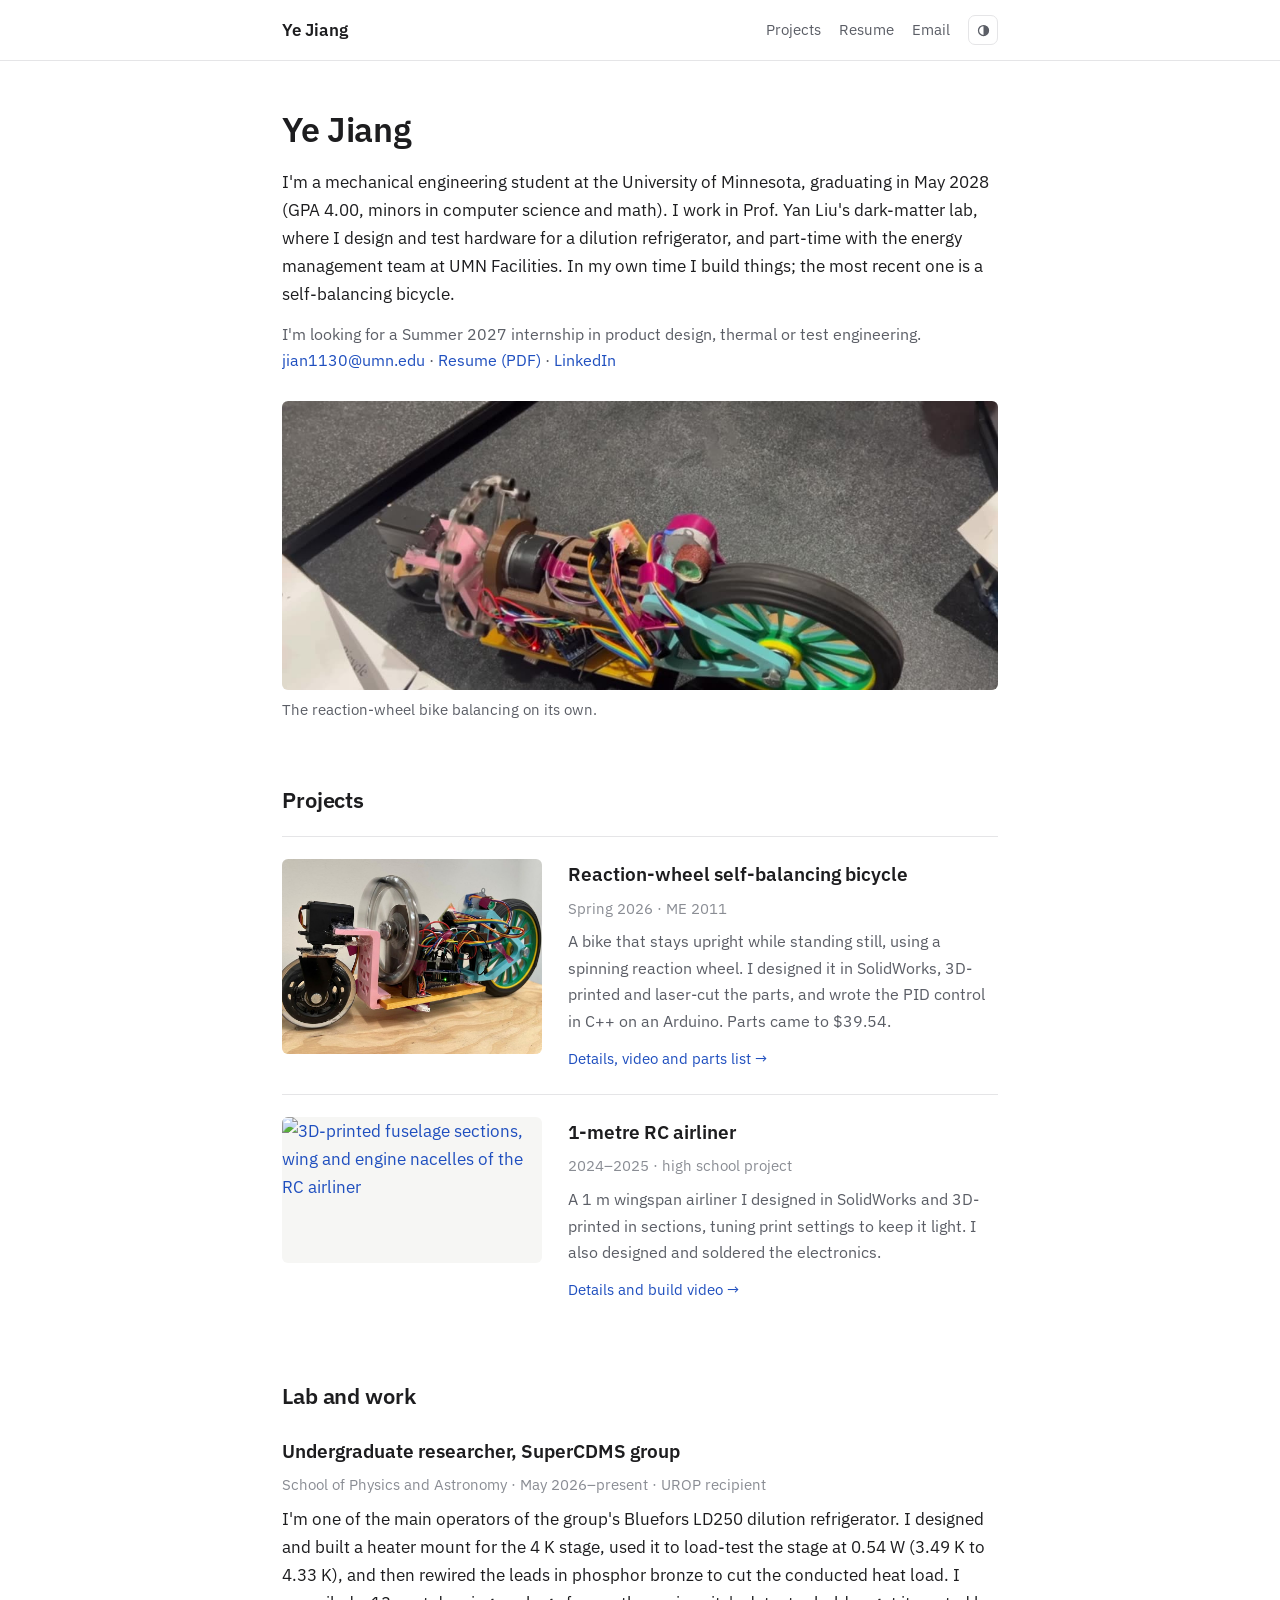
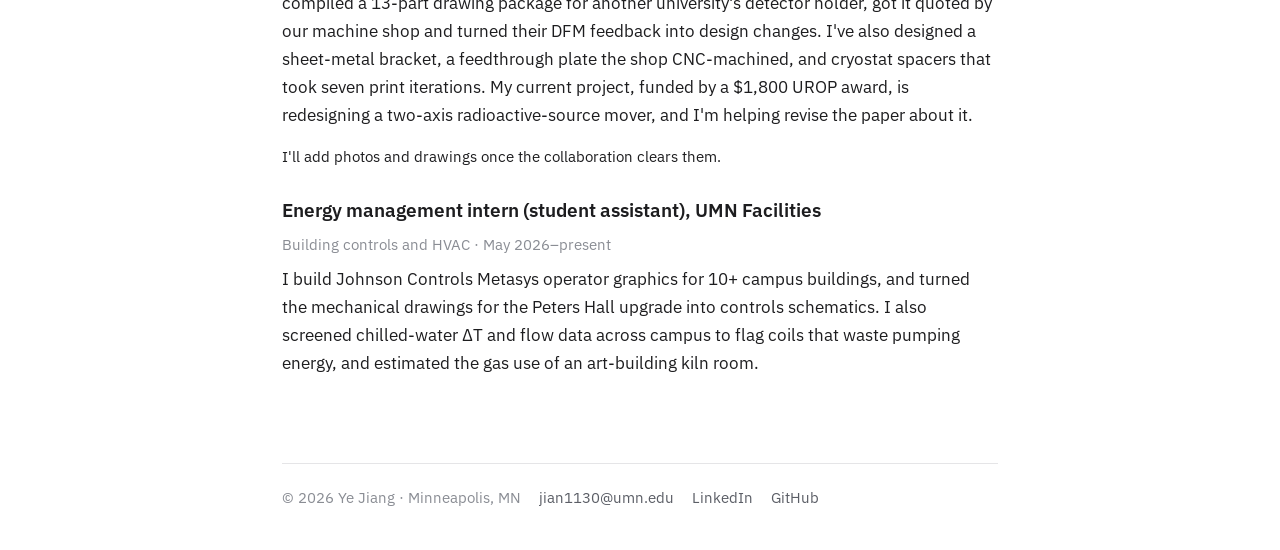
==== commit fb8c0782: "Add files via upload" ====
--- a/index.html
+++ b/index.html
@@ -4,131 +4,78 @@
 <meta charset="utf-8">
 <meta name="viewport" content="width=device-width,initial-scale=1">
 <title>Ye Jiang · Mechanical Engineering, University of Minnesota</title>
-<meta name="description" content="Ye Jiang builds hardware that has to work: a sub-$40 reaction-wheel self-balancing bicycle, cryogenic mechanisms for a dark-matter experiment, and building-control systems at the University of Minnesota.">
+<meta name="description" content="Mechanical engineering student at the University of Minnesota. Projects: a reaction-wheel self-balancing bicycle and a 1 m RC airliner; research on cryogenic hardware for a dark-matter experiment.">
 <meta property="og:type" content="website">
 <meta property="og:title" content="Ye Jiang · Mechanical Engineering, University of Minnesota">
-<meta property="og:description" content="Hardware that has to work: a sub-$40 self-balancing bike, cryogenic mechanisms at 7 mK, and control systems for 10+ campus buildings.">
+<meta property="og:description" content="Mechanical engineering student at the University of Minnesota. Projects: a reaction-wheel self-balancing bicycle and a 1 m RC airliner; research on cryogenic hardware for a dark-matter experiment.">
 <meta property="og:image" content="https://jiangye444.github.io/img/og-home.jpg">
 <meta property="og:url" content="https://jiangye444.github.io/">
 <meta name="twitter:card" content="summary_large_image">
-<meta name="theme-color" content="#f4f3ee" media="(prefers-color-scheme: light)">
-<meta name="theme-color" content="#0c0d10" media="(prefers-color-scheme: dark)">
 <link rel="preconnect" href="https://fonts.googleapis.com">
 <link rel="preconnect" href="https://fonts.gstatic.com" crossorigin>
-<link href="https://fonts.googleapis.com/css2?family=Inter:wght@400;500;600;700&family=JetBrains+Mono:wght@500&family=Space+Grotesk:wght@500;700&display=swap" rel="stylesheet">
-<script>(function(){var m='auto';try{m=localStorage.getItem('theme')||'auto'}catch(e){}var r=document.documentElement;r.setAttribute('data-theme-mode',m);if(m==='light'||m==='dark')r.setAttribute('data-theme',m);})();</script>
-<link rel="stylesheet" href="style.css">
-<link rel="icon" href="data:image/svg+xml,<svg xmlns='http://www.w3.org/2000/svg' viewBox='0 0 100 100'><rect x='4' y='4' width='92' height='92' rx='22' fill='%23121317'/><text x='50' y='63' font-size='40' text-anchor='middle' fill='%23f4f3ee' font-family='monospace' font-weight='700'>YJ</text><circle cx='84' cy='84' r='12' fill='%23e8501c'/></svg>">
+<link href="https://fonts.googleapis.com/css2?family=IBM+Plex+Sans:wght@400;500;600&display=swap" rel="stylesheet">
+<script>(function(){var m="auto";try{m=localStorage.getItem("theme")||"auto"}catch(e){}var r=document.documentElement;r.setAttribute("data-theme-mode",m);if(m==="light"||m==="dark")r.setAttribute("data-theme",m);})();</script>
+<link rel="stylesheet" href="style.css?v=4">
+<link rel="icon" href="data:image/svg+xml,<svg xmlns='http://www.w3.org/2000/svg' viewBox='0 0 100 100'><rect width='100' height='100' rx='18' fill='%231d1d1f'/><text x='50' y='66' font-size='46' text-anchor='middle' fill='white' font-family='Arial' font-weight='700'>YJ</text></svg>">
 </head>
 <body>
-<header class="site">
-  <div class="bar">
-    <a class="brand" href="./"><span class="mark">YJ</span><span class="full">Ye Jiang</span></a>
-    <nav><a href="#projects">Projects</a><a href="#work">Research</a><a href="resume/Ye_Jiang_Resume.pdf">Resume</a><a href="#contact">Contact</a></nav>
-    <button class="theme-toggle" type="button" aria-label="Colour theme: automatic" title="Theme: auto (follows your system)">
-      <svg class="i-auto" viewBox="0 0 24 24" fill="none" stroke="currentColor" stroke-width="2"><circle cx="12" cy="12" r="8"/><path d="M12 4a8 8 0 0 1 0 16z" fill="currentColor" stroke="none"/></svg>
-      <svg class="i-sun" viewBox="0 0 24 24" fill="none" stroke="currentColor" stroke-width="2" stroke-linecap="round"><circle cx="12" cy="12" r="4"/><path d="M12 2v2M12 20v2M4.9 4.9l1.4 1.4M17.7 17.7l1.4 1.4M2 12h2M20 12h2M4.9 19.1l1.4-1.4M17.7 6.3l1.4-1.4"/></svg>
-      <svg class="i-moon" viewBox="0 0 24 24" fill="none" stroke="currentColor" stroke-width="2" stroke-linejoin="round"><path d="M20 14.5A8 8 0 0 1 9.5 4a8 8 0 1 0 10.5 10.5z"/></svg>
-    </button>
-  </div>
-</header>
+<header class="site"><div class="wrap">
+<a class="name" href="./">Ye Jiang</a>
+<nav><a href="#projects">Projects</a><a href="resume/Ye_Jiang_Resume.pdf">Resume</a><a href="mailto:jian1130@umn.edu">Email</a><button class="theme-toggle" type="button" aria-label="Colour theme: automatic" title="Theme: auto (follows your system)">
+<svg class="i-auto" viewBox="0 0 24 24" fill="none" stroke="currentColor" stroke-width="2"><circle cx="12" cy="12" r="8"/><path d="M12 4a8 8 0 0 1 0 16z" fill="currentColor" stroke="none"/></svg>
+<svg class="i-sun" viewBox="0 0 24 24" fill="none" stroke="currentColor" stroke-width="2" stroke-linecap="round"><circle cx="12" cy="12" r="4"/><path d="M12 2v2M12 20v2M4.9 4.9l1.4 1.4M17.7 17.7l1.4 1.4M2 12h2M20 12h2M4.9 19.1l1.4-1.4M17.7 6.3l1.4-1.4"/></svg>
+<svg class="i-moon" viewBox="0 0 24 24" fill="none" stroke="currentColor" stroke-width="2" stroke-linejoin="round"><path d="M20 14.5A8 8 0 0 1 9.5 4a8 8 0 1 0 10.5 10.5z"/></svg>
+</button></nav>
+</div></header>
+<main class="wrap">
+<section class="intro">
+<h1>Ye Jiang</h1>
+<p>I'm a mechanical engineering student at the University of Minnesota, graduating in May 2028 (GPA 4.00, minors in computer science and math). I work in Prof. Yan Liu's dark-matter lab, where I design and test hardware for a dilution refrigerator, and part-time with the energy management team at UMN Facilities. In my own time I build things; the most recent one is a self-balancing bicycle.</p>
+<p class="contact-line">I'm looking for a Summer 2027 internship in product design, thermal or test engineering. <a href="mailto:jian1130@umn.edu">jian1130@umn.edu</a> · <a href="resume/Ye_Jiang_Resume.pdf">Resume (PDF)</a> · <a href="https://www.linkedin.com/in/ye-jiang-102b5538a/">LinkedIn</a></p>
+<figure>
+<video id="heroLoop" autoplay muted loop playsinline preload="auto" poster="img/bike-loop-poster.jpg" aria-label="Reaction-wheel bicycle balancing on its own"><source src="img/bike-loop.mp4" type="video/mp4"></video>
+<figcaption>The reaction-wheel bike balancing on its own.</figcaption>
+</figure>
+<script>if(window.matchMedia&&matchMedia("(prefers-reduced-motion: reduce)").matches){var v=document.getElementById("heroLoop");if(v){v.removeAttribute("autoplay");v.pause();}}</script>
+</section>
 
-<main class="wrap">
-  <section class="hero">
-    <div>
-      <div class="status"><i></i>Open to Summer 2027 hardware internships</div><br>
-      <div class="eyebrow mono">Mechanical Engineering · University of Minnesota</div>
-      <h1>I build hardware that <em>has to work.</em></h1>
-      <p class="lead">A sub-$40 reaction-wheel bicycle that balances itself, cryogenic mechanisms that run at <b>7&nbsp;mK</b> inside a dark-matter experiment, and control systems for <b>10+ campus buildings</b>. ME junior, GPA 4.00, minors in computer science and mathematics, graduating May 2028.</p>
-      <div class="actions">
-        <a class="btn primary" href="#projects">See the projects <svg viewBox="0 0 16 16" fill="none" stroke="currentColor" stroke-width="2"><path d="M3 8h10M9 4l4 4-4 4"/></svg></a>
-        <a class="btn" href="resume/Ye_Jiang_Resume.pdf">Resume (PDF)</a>
-        <a class="quiet" href="https://www.linkedin.com/in/ye-jiang-102b5538a/">LinkedIn ↗</a>
-        <a class="quiet" href="mailto:jian1130@umn.edu">Email ↗</a>
-      </div>
-    </div>
-    <figure class="sheet" style="margin:0">
-      <div class="media">
-        <video id="heroLoop" autoplay muted loop playsinline preload="auto" poster="img/bike-loop-poster.jpg" aria-label="Reaction-wheel bicycle balancing on its own">
-          <source src="img/bike-loop.mp4" type="video/mp4">
-        </video>
-      </div>
-      <figcaption class="cap"><span>Reaction-wheel bicycle holding itself upright. <a href="bike.html">How it works</a></span><span class="mono">Fig. 01</span></figcaption>
-    </figure>
-  </section>
-  <script>if(window.matchMedia&&matchMedia('(prefers-reduced-motion: reduce)').matches){var v=document.getElementById('heroLoop');if(v){v.removeAttribute('autoplay');v.pause();}}</script>
+<h2 id="projects">Projects</h2>
+<div class="project">
+<a href="bike.html"><img src="img/bike-card.jpg" alt="Reaction-wheel self-balancing bicycle"></a>
+<div>
+<h3><a href="bike.html">Reaction-wheel self-balancing bicycle</a></h3>
+<p class="when">Spring 2026 · ME 2011</p>
+<p>A bike that stays upright while standing still, using a spinning reaction wheel. I designed it in SolidWorks, 3D-printed and laser-cut the parts, and wrote the PID control in C++ on an Arduino. Parts came to $39.54.</p>
+<a class="more" href="bike.html">Details, video and parts list →</a>
+</div>
+</div>
+<div class="project">
+<a href="rc-plane.html"><img class="yt" src="https://i.ytimg.com/vi/mKP1xK8MGRU/hq3.jpg" alt="3D-printed fuselage sections, wing and engine nacelles of the RC airliner"></a>
+<div>
+<h3><a href="rc-plane.html">1-metre RC airliner</a></h3>
+<p class="when">2024–2025 · high school project</p>
+<p>A 1 m wingspan airliner I designed in SolidWorks and 3D-printed in sections, tuning print settings to keep it light. I also designed and soldered the electronics.</p>
+<a class="more" href="rc-plane.html">Details and build video →</a>
+</div>
+</div>
 
-  <div class="specs" aria-label="Key numbers">
-    <div class="spec"><div class="k mono">Base temperature</div><div class="v">7<small>mK</small></div><p>Dilution refrigerator I help run in a dark-matter lab</p></div>
-    <div class="spec"><div class="k mono">Heat-load test</div><div class="v">0.54<small>W</small></div><p>On the 4 K stage, with a heater mount I designed and built</p></div>
-    <div class="spec"><div class="k mono">Build cost</div><div class="v">$39.54</div><p>Total bill of materials for the self-balancing bike</p></div>
-    <div class="spec"><div class="k mono">Buildings</div><div class="v">10+</div><p>Campus buildings running my Metasys control graphics</p></div>
-  </div>
+<h2>Lab and work</h2>
+<div class="role">
+<h3>Undergraduate researcher, SuperCDMS group</h3>
+<p class="where">School of Physics and Astronomy · May 2026–present · UROP recipient</p>
+<p>I'm one of the main operators of the group's Bluefors LD250 dilution refrigerator. I designed and built a heater mount for the 4 K stage, used it to load-test the stage at 0.54 W (3.49 K to 4.33 K), and then rewired the leads in phosphor bronze to cut the conducted heat load. I compiled a 13-part drawing package for another university's detector holder, got it quoted by our machine shop and turned their DFM feedback into design changes. I've also designed a sheet-metal bracket, a feedthrough plate the shop CNC-machined, and cryostat spacers that took seven print iterations. My current project, funded by a $1,800 UROP award, is redesigning a two-axis radioactive-source mover, and I'm helping revise the paper about it.</p>
+<p class="muted small">I'll add photos and drawings once the collaboration clears them.</p>
+</div>
+<div class="role">
+<h3>Energy management intern (student assistant), UMN Facilities</h3>
+<p class="where">Building controls and HVAC · May 2026–present</p>
+<p>I build Johnson Controls Metasys operator graphics for 10+ campus buildings, and turned the mechanical drawings for the Peters Hall upgrade into controls schematics. I also screened chilled-water ΔT and flow data across campus to flag coils that waste pumping energy, and estimated the gas use of an art-building kiln room.</p>
+</div>
 
-  <section class="block" id="projects">
-    <div class="sec-head"><span class="num mono">01</span><h2>Projects</h2><span class="rule"></span><span class="note mono">Built end to end</span></div>
-    <div class="projects">
-      <a class="pcard" href="bike.html">
-        <div class="thumb"><img src="img/bike-card.jpg" alt="Reaction-wheel self-balancing bicycle"><span class="badge mono">Video inside</span></div>
-        <div class="body">
-          <div class="meta mono">Spring 2026 · ME 2011 · Solo build</div>
-          <h3>Reaction-wheel self-balancing bicycle</h3>
-          <p>Holds balance on two wheels while standing still. SolidWorks model, 3D-printed and laser-cut parts, Arduino + IMU, brushless motor and a PID loop in C++, for $39.54 in parts.</p>
-          <ul class="chips"><li>SolidWorks</li><li>3D printing</li><li>Laser cutting</li><li>Arduino</li><li>C++ PID</li><li>BOM</li></ul>
-          <div class="go">View project <span>→</span></div>
-        </div>
-      </a>
-      <a class="pcard" href="rc-plane.html">
-        <div class="thumb"><img class="yt" src="https://i.ytimg.com/vi/mKP1xK8MGRU/hq3.jpg" alt="3D-printed fuselage sections, wing and engine nacelles of the RC airliner"><span class="badge mono">High school project</span></div>
-        <div class="body">
-          <div class="meta mono">2024–2025 · Independent</div>
-          <h3>1-metre RC airliner</h3>
-          <p>Airframe designed from scratch in SolidWorks and 3D-printed through several iterations, with print settings tuned for strength against weight. I designed and soldered the electronics.</p>
-          <ul class="chips"><li>SolidWorks</li><li>FDM printing</li><li>Soldering</li><li>Brushless + ESC</li><li>Servo linkages</li></ul>
-          <div class="go">View project <span>→</span></div>
-        </div>
-      </a>
-    </div>
-  </section>
-
-  <section class="block" id="work">
-    <div class="sec-head"><span class="num mono">02</span><h2>Research &amp; work</h2><span class="rule"></span><span class="note mono">Since May 2026</span></div>
-    <div class="work">
-      <article class="wcard">
-        <div class="org mono">SuperCDMS · School of Physics and Astronomy</div>
-        <h3>Cryogenic detector hardware</h3>
-        <p>Undergraduate researcher (UROP recipient) in Prof. Yan Liu's dark-matter group and one of the main operators of a Bluefors LD250 dilution refrigerator. I designed and load-tested a 4 K-stage heater mount (0.54 W, 3.49 K → 4.33 K), rewired its leads in phosphor bronze to cut conducted heat load, took a 13-part drawing package through DFM with the machine shop, and built a sheet-metal bracket, a CNC-machined feedthrough plate and seven printed iterations of cryostat spacers. Now redesigning a two-axis radioactive-source mover ($1,800 UROP award) and helping revise the paper that describes it.</p>
-        <ul class="chips"><li>Cryogenics</li><li>Heat-load testing</li><li>Helium leak checks</li><li>DFM</li><li>Sheet metal</li><li>Design for CNC</li></ul>
-        <div class="pending">Photos and drawings will follow once the collaboration has cleared them.</div>
-      </article>
-      <article class="wcard">
-        <div class="org mono">UMN Facilities · Energy Management</div>
-        <h3>Building controls &amp; energy analysis</h3>
-        <p>Energy management intern (student assistant) across a 10+ building portfolio: Johnson Controls Metasys operator graphics, BACnet field testing, a controls-upgrade drawing set for Peters Hall, chilled-water ΔT and flow trend analysis that flags low-ΔT, high-flow coils, and a gas-use estimate for an art-building kiln room.</p>
-        <ul class="chips"><li>Metasys</li><li>BACnet</li><li>HVAC</li><li>Chilled-water ΔT</li><li>Trend analysis</li></ul>
-        <div class="pending">Write-up to follow.</div>
-      </article>
-    </div>
-  </section>
-
-  <section class="cta" id="contact">
-    <span class="mono">03 · Contact</span>
-    <h2>Let's build something that has to work.</h2>
-    <p>I'm looking for a Summer 2027 internship in product design, thermal or test engineering. The quickest way to reach me is email.</p>
-    <div class="actions">
-      <a class="btn primary" href="mailto:jian1130@umn.edu">jian1130@umn.edu</a>
-      <a class="btn" href="https://www.linkedin.com/in/ye-jiang-102b5538a/">LinkedIn ↗</a>
-      <a class="btn" href="resume/Ye_Jiang_Resume.pdf">Resume (PDF)</a>
-    </div>
-  </section>
-
-  <footer class="site">
-    <span class="mono">© 2026 Ye Jiang · Minneapolis, MN</span>
-    <span class="right"><a href="resume/Ye_Jiang_Resume.pdf">Resume</a> &nbsp; <a href="https://www.linkedin.com/in/ye-jiang-102b5538a/">LinkedIn</a> &nbsp; <a href="https://github.com/jiangye444">GitHub</a></span>
-  </footer>
+<footer class="site"><span>© 2026 Ye Jiang · Minneapolis, MN</span><a href="mailto:jian1130@umn.edu">jian1130@umn.edu</a><a href="https://www.linkedin.com/in/ye-jiang-102b5538a/">LinkedIn</a><a href="https://github.com/jiangye444">GitHub</a></footer>
 </main>
-<script>(function(){var b=document.querySelector('.theme-toggle');if(!b)return;var r=document.documentElement;var order=['auto','light','dark'];var label={auto:'Theme: auto (follows your system)',light:'Theme: light',dark:'Theme: dark'};
-function apply(m){r.setAttribute('data-theme-mode',m);if(m==='auto')r.removeAttribute('data-theme');else r.setAttribute('data-theme',m);b.title=label[m];b.setAttribute('aria-label','Colour theme: '+(m==='auto'?'automatic':m));try{if(m==='auto')localStorage.removeItem('theme');else localStorage.setItem('theme',m)}catch(e){}}
-apply(r.getAttribute('data-theme-mode')||'auto');b.addEventListener('click',function(){var c=r.getAttribute('data-theme-mode')||'auto';apply(order[(order.indexOf(c)+1)%3]);});})();</script>
+<script>(function(){var b=document.querySelector(".theme-toggle");if(!b)return;var r=document.documentElement;var order=["auto","light","dark"];var label={auto:"Theme: auto (follows your system)",light:"Theme: light",dark:"Theme: dark"};
+function apply(m){r.setAttribute("data-theme-mode",m);if(m==="auto")r.removeAttribute("data-theme");else r.setAttribute("data-theme",m);b.title=label[m];b.setAttribute("aria-label","Colour theme: "+(m==="auto"?"automatic":m));try{if(m==="auto")localStorage.removeItem("theme");else localStorage.setItem("theme",m)}catch(e){}}
+apply(r.getAttribute("data-theme-mode")||"auto");b.addEventListener("click",function(){var c=r.getAttribute("data-theme-mode")||"auto";apply(order[(order.indexOf(c)+1)%3]);});})();</script>
 </body>
 </html>
--- a/style.css
+++ b/style.css
@@ -1,218 +1,93 @@
-/* Ye Jiang — portfolio v2 · engineering-sheet design system */
+/* Ye Jiang — portfolio */
 :root{
-  --bg:#f4f3ee; --surface:#ffffff; --surface-2:#ecebe4; --ink:#121317; --muted:#5f616b; --faint:#8b8d96;
-  --line:#dddbd1; --line-strong:#c9c6ba; --grid:rgba(18,19,23,.055);
-  --accent:#e8501c; --accent-soft:rgba(232,80,28,.12); --on-accent:#ffffff;
-  --invert-bg:#121317; --invert-ink:#f4f3ee; --invert-muted:#a6a8b1;
-  --shadow:0 1px 2px rgba(18,19,23,.06),0 12px 32px -12px rgba(18,19,23,.18);
-  --maxw:1120px; --r:16px; --r-sm:10px;
-  --f-display:"Space Grotesk",Inter,system-ui,sans-serif;
-  --f-body:Inter,-apple-system,BlinkMacSystemFont,"Segoe UI",Roboto,Helvetica,Arial,sans-serif;
-  --f-mono:"JetBrains Mono",ui-monospace,SFMono-Regular,Menlo,Consolas,monospace;
+  --bg:#ffffff; --fg:#1d1d1f; --muted:#5b5e66; --faint:#8a8d94; --line:#e5e5e7; --soft:#f6f6f4;
+  --link:#1f4fbf; --maxw:760px;
 }
 @media (prefers-color-scheme:dark){
-  :root:not([data-theme="light"]){
-    --bg:#0c0d10; --surface:#15171c; --surface-2:#1b1d23; --ink:#f1f0ea; --muted:#a2a4ae; --faint:#787a84;
-    --line:#25272e; --line-strong:#33363e; --grid:rgba(255,255,255,.035);
-    --accent:#ff6b3d; --accent-soft:rgba(255,107,61,.14); --on-accent:#140803;
-    --invert-bg:#f1f0ea; --invert-ink:#121317; --invert-muted:#55575f;
-    --shadow:0 1px 2px rgba(0,0,0,.4),0 16px 40px -16px rgba(0,0,0,.7);
-  }
+  :root:not([data-theme="light"]){ --bg:#151517; --fg:#ececee; --muted:#a6a8ae; --faint:#7d8087; --line:#2b2c30; --soft:#1d1e21; --link:#8fb0ff; }
 }
-:root[data-theme="dark"]{
-    --bg:#0c0d10; --surface:#15171c; --surface-2:#1b1d23; --ink:#f1f0ea; --muted:#a2a4ae; --faint:#787a84;
-    --line:#25272e; --line-strong:#33363e; --grid:rgba(255,255,255,.035);
-    --accent:#ff6b3d; --accent-soft:rgba(255,107,61,.14); --on-accent:#140803;
-    --invert-bg:#f1f0ea; --invert-ink:#121317; --invert-muted:#55575f;
-    --shadow:0 1px 2px rgba(0,0,0,.4),0 16px 40px -16px rgba(0,0,0,.7);
-}
+:root[data-theme="dark"]{ --bg:#151517; --fg:#ececee; --muted:#a6a8ae; --faint:#7d8087; --line:#2b2c30; --soft:#1d1e21; --link:#8fb0ff; }
 *{box-sizing:border-box}
-html{-webkit-text-size-adjust:100%;scroll-behavior:smooth}
-body{margin:0;background:var(--bg);color:var(--ink);font:16px/1.65 var(--f-body);font-feature-settings:"cv11","ss01";-webkit-font-smoothing:antialiased;
-  background-image:linear-gradient(var(--grid) 1px,transparent 1px),linear-gradient(90deg,var(--grid) 1px,transparent 1px);
-  background-size:32px 32px;background-attachment:fixed}
-::selection{background:var(--accent);color:var(--on-accent)}
-a{color:inherit;text-decoration:none}
-p a,li a,figcaption a,.prose a{color:var(--ink);text-decoration:underline;text-decoration-color:var(--accent);text-decoration-thickness:2px;text-underline-offset:3px}
-p a:hover,li a:hover,figcaption a:hover{color:var(--accent)}
+html{-webkit-text-size-adjust:100%}
+body{margin:0;background:var(--bg);color:var(--fg);font:17px/1.65 "IBM Plex Sans",-apple-system,BlinkMacSystemFont,"Segoe UI",Roboto,Helvetica,Arial,sans-serif;-webkit-font-smoothing:antialiased}
+a{color:var(--link);text-decoration:none}
+a:hover{text-decoration:underline}
 img,video{max-width:100%;height:auto;display:block}
-.wrap{max-width:var(--maxw);margin:0 auto;padding:0 24px}
-@media(max-width:560px){.wrap{padding:0 16px}}
-.mono{font-family:var(--f-mono);font-size:12px;letter-spacing:.08em;text-transform:uppercase}
+.wrap{max-width:var(--maxw);margin:0 auto;padding:0 22px}
+@media(max-width:520px){.wrap{padding:0 16px}body{font-size:16px}}
 
-/* header */
-header.site{position:sticky;top:0;z-index:20;background:color-mix(in srgb,var(--bg) 86%,transparent);backdrop-filter:saturate(1.4) blur(10px);-webkit-backdrop-filter:saturate(1.4) blur(10px);border-bottom:1px solid var(--line)}
-header.site .bar{max-width:var(--maxw);margin:0 auto;padding:12px 24px;display:flex;align-items:center;gap:18px}
-@media(max-width:560px){header.site .bar{padding:10px 16px;gap:10px}}
-.brand{display:flex;align-items:center;gap:10px;font-family:var(--f-display);font-weight:700;font-size:17px;letter-spacing:-.01em}
-.brand .mark{width:30px;height:30px;border-radius:8px;background:var(--ink);color:var(--bg);display:grid;place-items:center;font:700 13px/1 var(--f-mono);position:relative}
-.brand .mark::after{content:"";position:absolute;right:-3px;bottom:-3px;width:9px;height:9px;border-radius:50%;background:var(--accent);border:2px solid var(--bg)}
-header.site nav{margin-left:auto;display:flex;gap:4px}
-header.site nav a{font-size:14px;color:var(--muted);padding:6px 10px;border-radius:8px}
-header.site nav a:hover{color:var(--ink);background:var(--surface-2)}
-@media(max-width:560px){.brand .full{display:none} header.site nav a{padding:6px 7px;font-size:13.5px}}
+header.site{border-bottom:1px solid var(--line)}
+header.site .wrap{display:flex;align-items:center;gap:20px;height:60px}
+header.site .name{font-weight:600;color:var(--fg);font-size:17px}
+header.site nav{margin-left:auto;display:flex;align-items:center;gap:18px;font-size:15px}
+header.site nav a{color:var(--muted)}
+header.site nav a:hover{color:var(--fg);text-decoration:none}
+@media(max-width:420px){header.site nav{gap:13px;font-size:14.5px}}
 
-/* hero */
-.hero{display:grid;grid-template-columns:1fr;gap:34px;padding:64px 0 40px;align-items:center}
-@media(min-width:960px){.hero{grid-template-columns:1.02fr 1fr;gap:48px;padding:84px 0 56px}}
-.eyebrow{display:inline-flex;align-items:center;gap:10px;color:var(--muted);margin-bottom:22px}
-.eyebrow::before{content:"";width:22px;height:2px;background:var(--accent)}
-.status{display:inline-flex;align-items:center;gap:8px;font:500 13px/1 var(--f-body);color:var(--ink);background:var(--surface);border:1px solid var(--line);padding:7px 12px 7px 10px;border-radius:999px;margin-bottom:22px;box-shadow:var(--shadow)}
-.status i{width:8px;height:8px;border-radius:50%;background:#22a55a;box-shadow:0 0 0 0 rgba(34,165,90,.5);animation:pulse 2.4s infinite}
-@keyframes pulse{0%{box-shadow:0 0 0 0 rgba(34,165,90,.45)}70%{box-shadow:0 0 0 8px rgba(34,165,90,0)}100%{box-shadow:0 0 0 0 rgba(34,165,90,0)}}
-.hero h1{font-family:var(--f-display);font-weight:700;font-size:clamp(42px,7vw,78px);line-height:.98;letter-spacing:-.035em;margin:0 0 22px}
-.hero h1 em{font-style:normal;color:var(--accent)}
-.hero .lead{font-size:clamp(16.5px,1.6vw,18.5px);color:var(--muted);max-width:52ch;margin:0 0 28px}
-.hero .lead b{color:var(--ink);font-weight:600}
-.actions{display:flex;flex-wrap:wrap;gap:10px;align-items:center}
-.btn{display:inline-flex;align-items:center;gap:8px;font:600 15px/1 var(--f-body);padding:13px 18px;border-radius:12px;border:1px solid var(--line-strong);background:var(--surface);color:var(--ink);transition:transform .15s ease,background .15s ease,border-color .15s ease}
-.btn:hover{transform:translateY(-1px);border-color:var(--ink)}
-.btn.primary{background:var(--ink);color:var(--bg);border-color:var(--ink)}
-.btn.primary:hover{background:var(--accent);border-color:var(--accent);color:var(--on-accent)}
-.btn svg{width:16px;height:16px}
-.actions .quiet{font-size:14.5px;color:var(--muted);padding:6px 6px}
-.actions .quiet:hover{color:var(--ink)}
-
-/* drawing-sheet frame */
-.sheet{position:relative;background:var(--surface);border:1px solid var(--line);border-radius:var(--r);padding:10px;box-shadow:var(--shadow)}
-.sheet::before,.sheet::after{content:"";position:absolute;width:14px;height:14px;border:2px solid var(--accent);pointer-events:none}
-.sheet::before{top:-7px;left:-7px;border-right:0;border-bottom:0}
-.sheet::after{bottom:-7px;right:-7px;border-left:0;border-top:0}
-.sheet .media{border-radius:10px;overflow:hidden;background:#000}
-.sheet .media video,.sheet .media img{width:100%;display:block}
-.sheet .cap{display:flex;justify-content:space-between;gap:12px;align-items:baseline;padding:10px 4px 2px;color:var(--muted);font-size:13.5px}
-.sheet .cap .mono{color:var(--accent);white-space:nowrap}
-.hero .sheet .media video{aspect-ratio:1200/484;object-fit:cover}
-@media(min-width:960px){.hero .sheet .media video{aspect-ratio:4/3}}
-
-/* spec strip */
-.specs{display:grid;grid-template-columns:repeat(2,1fr);border:1px solid var(--line);border-radius:var(--r);background:var(--surface);overflow:hidden;margin:0 0 20px}
-@media(min-width:820px){.specs{grid-template-columns:repeat(4,1fr)}}
-.spec{padding:22px 22px 20px;border-right:1px solid var(--line);border-bottom:1px solid var(--line)}
-.spec:nth-child(2n){border-right:0}
-@media(min-width:820px){.spec{border-bottom:0}.spec:nth-child(2n){border-right:1px solid var(--line)}.spec:last-child{border-right:0}}
-@media(max-width:819px){.spec:nth-last-child(-n+2){border-bottom:0}}
-.spec .k{color:var(--faint)}
-.spec .v{font-family:var(--f-display);font-weight:700;font-size:clamp(30px,3.6vw,42px);letter-spacing:-.03em;line-height:1.05;margin:10px 0 6px}
-.spec .v small{font-size:.5em;color:var(--accent);margin-left:3px;letter-spacing:0}
-.spec p{margin:0;color:var(--muted);font-size:14px;line-height:1.45}
-
-/* sections */
-section.block{padding:56px 0 8px}
-.sec-head{display:flex;align-items:center;gap:14px;margin:0 0 26px}
-.sec-head .num{color:var(--accent)}
-.sec-head h2{font-family:var(--f-display);font-weight:700;font-size:clamp(26px,3.2vw,34px);letter-spacing:-.025em;margin:0;line-height:1.1}
-.sec-head .rule{flex:1;height:1px;background:var(--line-strong)}
-.sec-head .note{color:var(--faint)}
-@media(max-width:560px){.sec-head .note{display:none}}
-
-/* project cards */
-.projects{display:grid;grid-template-columns:1fr;gap:22px}
-@media(min-width:820px){.projects{grid-template-columns:1fr 1fr}}
-.pcard{display:flex;flex-direction:column;background:var(--surface);border:1px solid var(--line);border-radius:var(--r);overflow:hidden;transition:transform .2s ease,box-shadow .2s ease,border-color .2s ease}
-.pcard:hover{transform:translateY(-3px);box-shadow:var(--shadow);border-color:var(--line-strong)}
-.pcard .thumb{position:relative;aspect-ratio:16/10;overflow:hidden;background:var(--surface-2)}
-.pcard .thumb img{width:100%;height:100%;object-fit:cover;transition:transform .5s ease}
-.pcard:hover .thumb img{transform:scale(1.04)}
-.pcard .badge{position:absolute;top:12px;left:12px;background:color-mix(in srgb,var(--surface) 88%,transparent);backdrop-filter:blur(6px);-webkit-backdrop-filter:blur(6px);color:var(--ink);padding:6px 9px;border-radius:8px;border:1px solid var(--line)}
-.pcard .body{padding:22px 22px 20px;display:flex;flex-direction:column;flex:1}
-.pcard .meta{color:var(--faint);margin-bottom:10px}
-.pcard h3{font-family:var(--f-display);font-weight:700;font-size:24px;letter-spacing:-.02em;line-height:1.15;margin:0 0 10px}
-.pcard p{color:var(--muted);font-size:15px;margin:0 0 16px}
-.chips{display:flex;flex-wrap:wrap;gap:6px;margin:0 0 18px;padding:0;list-style:none}
-.chips li{font:500 11.5px/1 var(--f-mono);letter-spacing:.02em;color:var(--ink);background:var(--surface-2);border:1px solid var(--line);padding:6px 8px;border-radius:7px}
-.pcard .go{margin-top:auto;display:flex;align-items:center;gap:8px;font-weight:600;font-size:14.5px}
-.pcard .go span{transition:transform .2s ease;color:var(--accent)}
-.pcard:hover .go span{transform:translateX(4px)}
-
-/* work cards */
-.work{display:grid;grid-template-columns:1fr;gap:22px}
-@media(min-width:820px){.work{grid-template-columns:1fr 1fr}}
-.wcard{background:var(--surface);border:1px solid var(--line);border-radius:var(--r);padding:24px 24px 22px;position:relative;overflow:hidden}
-.wcard::before{content:"";position:absolute;inset:0 auto 0 0;width:3px;background:var(--accent)}
-.wcard .org{color:var(--faint);margin-bottom:10px}
-.wcard h3{font-family:var(--f-display);font-weight:700;font-size:22px;letter-spacing:-.02em;line-height:1.2;margin:0 0 12px}
-.wcard p{color:var(--muted);font-size:15px;margin:0 0 16px}
-.wcard .pending{display:flex;align-items:center;gap:8px;color:var(--faint);font-size:13px;border-top:1px dashed var(--line-strong);padding-top:14px;margin-top:2px}
-.wcard .pending::before{content:"";width:7px;height:7px;border-radius:50%;background:var(--accent)}
-
-/* contact */
-.cta{margin:64px 0 0;background:var(--invert-bg);color:var(--invert-ink);border-radius:22px;padding:clamp(28px,5vw,56px);position:relative;overflow:hidden}
-.cta::after{content:"";position:absolute;right:-60px;top:-60px;width:260px;height:260px;border-radius:50%;border:2px solid var(--accent);opacity:.55}
-.cta::before{content:"";position:absolute;right:20px;top:20px;width:120px;height:120px;border-radius:50%;border:1px dashed var(--accent);opacity:.5}
-.cta .mono{color:var(--accent)}
-.cta h2{font-family:var(--f-display);font-weight:700;font-size:clamp(30px,4.6vw,52px);letter-spacing:-.03em;line-height:1.02;margin:14px 0 16px;max-width:16ch}
-.cta p{color:var(--invert-muted);max-width:52ch;margin:0 0 26px}
-.cta .btn{background:transparent;color:var(--invert-ink);border-color:color-mix(in srgb,var(--invert-ink) 30%,transparent)}
-.cta .btn:hover{border-color:var(--invert-ink)}
-.cta .btn.primary{background:var(--accent);border-color:var(--accent);color:#fff}
-.cta .btn.primary:hover{filter:brightness(1.06)}
-
-/* footer */
-footer.site{margin:48px 0 0;border-top:1px solid var(--line);padding:22px 0 44px;display:flex;flex-wrap:wrap;gap:12px 22px;align-items:center;color:var(--faint)}
-footer.site a{font-size:14px;color:var(--muted)}
-footer.site a:hover{color:var(--ink)}
-footer.site .right{margin-left:auto}
-
-/* ---------- project pages ---------- */
-body.project main{counter-reset:sec fig}
-.phead{padding:52px 0 26px;max-width:860px}
-.back{display:inline-flex;align-items:center;gap:8px;color:var(--muted);margin-bottom:26px}
-.back:hover{color:var(--ink)}
-.phead h1{font-family:var(--f-display);font-weight:700;font-size:clamp(36px,5.6vw,62px);letter-spacing:-.035em;line-height:1;margin:14px 0 16px}
-.phead .sub{color:var(--muted);font-size:17px;margin:0 0 20px;max-width:60ch}
-.article{max-width:860px}
-.article > p,.article li{font-size:16.5px}
-.article h2{font-family:var(--f-display);font-weight:700;font-size:clamp(24px,2.8vw,30px);letter-spacing:-.02em;line-height:1.15;margin:52px 0 14px;display:flex;align-items:baseline;gap:14px}
-.article h2::before{counter-increment:sec;content:counter(sec,decimal-leading-zero);font:500 12px/1 var(--f-mono);letter-spacing:.08em;color:var(--accent);transform:translateY(-4px)}
-figure.fig{margin:26px 0}
-figure.fig figcaption{color:var(--muted);font-size:14px;margin-top:10px;display:flex;gap:10px;align-items:baseline}
-figure.fig figcaption::before{counter-increment:fig;content:"FIG. " counter(fig,decimal-leading-zero);font:500 11.5px/1 var(--f-mono);letter-spacing:.08em;color:var(--accent);white-space:nowrap}
-figure.fig .media{border-radius:12px;overflow:hidden;border:1px solid var(--line);background:var(--surface)}
-figure.fig .media img{width:100%}
-.two{display:grid;grid-template-columns:1fr;gap:18px}
-@media(min-width:700px){.two{grid-template-columns:1fr 1fr}}
-.two figure.fig{margin:0}
-.two .media img{aspect-ratio:4/3;object-fit:cover}
-figure.narrow{max-width:560px}
-.video{position:relative;width:100%;aspect-ratio:16/9;background:#000}
-.video iframe{position:absolute;inset:0;width:100%;height:100%;border:0}
-img.yt{aspect-ratio:16/9;object-fit:cover;width:100%}
-.summary{background:var(--surface);border:1px solid var(--line);border-radius:var(--r);padding:22px 24px 18px;margin:30px 0;position:relative}
-.summary::before{content:"";position:absolute;inset:0 auto 0 0;width:3px;background:var(--accent);border-radius:3px 0 0 3px}
-.summary .mono{color:var(--accent);display:block;margin-bottom:12px}
-.summary ul{margin:0;padding-left:18px}
-.summary li{margin:7px 0;color:var(--muted)}
-.summary li b{color:var(--ink);font-weight:600}
-.specs.mini .spec{padding:18px 18px 16px}
-.specs.mini .spec .v{font-size:clamp(24px,2.8vw,32px)}
-.bom{overflow-x:auto;margin:16px 0 8px;border:1px solid var(--line);border-radius:var(--r);background:var(--surface)}
-.bom table{border-collapse:collapse;width:100%;font-size:14.5px;min-width:520px}
-.bom th{font:500 11.5px/1 var(--f-mono);letter-spacing:.08em;text-transform:uppercase;color:var(--faint);text-align:left;padding:14px 16px;border-bottom:1px solid var(--line-strong);background:var(--surface-2)}
-.bom td{padding:9px 16px;border-bottom:1px solid var(--line)}
-.bom td:nth-child(2),.bom td:nth-child(4),.bom th:nth-child(2),.bom th:nth-child(4){text-align:right;white-space:nowrap;font-variant-numeric:tabular-nums}
-.bom tr.grp td{font:500 11.5px/1 var(--f-mono);letter-spacing:.08em;text-transform:uppercase;color:var(--accent);padding-top:18px;border-bottom:0}
-.bom tr.total td{font-family:var(--f-display);font-weight:700;font-size:18px;border-top:2px solid var(--ink);border-bottom:0;padding:14px 16px}
-.pager{display:grid;grid-template-columns:1fr 1fr;gap:16px;margin:64px 0 0}
-.pager a{background:var(--surface);border:1px solid var(--line);border-radius:var(--r);padding:18px 20px;display:block;transition:border-color .2s ease,transform .2s ease}
-.pager a:hover{border-color:var(--ink);transform:translateY(-2px)}
-.pager .mono{color:var(--faint);display:block;margin-bottom:6px}
-.pager b{font-family:var(--f-display);font-size:18px;letter-spacing:-.01em}
-.pager a.next{text-align:right}
-@media(max-width:560px){.pager{grid-template-columns:1fr}.pager a.next{text-align:left}}
-
-@media (prefers-reduced-motion:reduce){*{transition:none!important;animation:none!important}html{scroll-behavior:auto}}
-.back{display:flex;width:max-content}
-@media(max-width:700px){.cta::after{right:-120px;top:-150px;opacity:.35}.cta::before{display:none}}
-
-/* theme toggle */
-.theme-toggle{margin-left:6px;width:34px;height:34px;display:grid;place-items:center;border-radius:9px;border:1px solid var(--line);background:var(--surface);color:var(--ink);cursor:pointer;padding:0;transition:border-color .15s ease,transform .15s ease}
-.theme-toggle:hover{border-color:var(--ink)}
-.theme-toggle:focus-visible{outline:2px solid var(--accent);outline-offset:2px}
-.theme-toggle svg{width:17px;height:17px}
+.theme-toggle{width:30px;height:30px;display:grid;place-items:center;border:1px solid var(--line);border-radius:7px;background:transparent;color:var(--muted);cursor:pointer;padding:0;flex:0 0 30px}
+.theme-toggle:hover{color:var(--fg);border-color:var(--muted)}
+.theme-toggle svg{width:15px;height:15px}
 .theme-toggle .i-sun,.theme-toggle .i-moon,.theme-toggle .i-auto{display:none}
 :root[data-theme-mode="light"] .theme-toggle .i-sun{display:block}
 :root[data-theme-mode="dark"] .theme-toggle .i-moon{display:block}
 :root:not([data-theme-mode="light"]):not([data-theme-mode="dark"]) .theme-toggle .i-auto{display:block}
-.theme-toggle{flex:0 0 34px}
-@media(max-width:430px){header.site nav a[href$="#work"]{display:none} header.site nav a{padding:6px 6px}}
+
+.intro{padding:48px 0 8px}
+.intro h1{font-size:34px;line-height:1.2;font-weight:600;letter-spacing:-.01em;margin:0 0 18px}
+.intro p{margin:0 0 14px}
+.intro .contact-line{color:var(--muted);font-size:15.5px}
+.intro .contact-line a{white-space:nowrap}
+.intro figure{margin:28px 0 0}
+
+h2{font-size:22px;font-weight:600;margin:52px 0 18px;letter-spacing:-.005em}
+h3{font-size:19px;font-weight:600;margin:0 0 6px}
+p{margin:0 0 16px}
+.muted{color:var(--muted)}
+.small{font-size:14.5px}
+
+figure{margin:22px 0}
+figure img,figure video,figure .video{border-radius:6px}
+figcaption{font-size:14.5px;color:var(--muted);margin-top:8px}
+
+.project{display:grid;grid-template-columns:1fr;gap:16px 26px;padding:22px 0;border-top:1px solid var(--line);color:inherit}
+.project:last-of-type{border-bottom:1px solid var(--line)}
+@media(min-width:640px){.project{grid-template-columns:260px 1fr;align-items:start}}
+.project img{width:100%;aspect-ratio:4/3;object-fit:cover;border-radius:6px;background:var(--soft)}
+.project h3 a{color:var(--fg)}
+.project .when{font-size:14.5px;color:var(--faint);margin:0 0 8px}
+.project p{margin:0 0 10px;color:var(--muted);font-size:16px}
+.project .more{font-size:15px}
+
+.role{padding:4px 0 6px}
+.role .where{font-size:14.5px;color:var(--faint);margin:0 0 8px}
+.role p{color:var(--fg)}
+
+footer.site{margin-top:64px;border-top:1px solid var(--line);padding:22px 0 40px;color:var(--faint);font-size:14.5px;display:flex;flex-wrap:wrap;gap:8px 18px}
+footer.site a{color:var(--muted)}
+
+/* project pages */
+.page-head{padding:40px 0 4px}
+.page-head .back{font-size:15px}
+.page-head h1{font-size:34px;line-height:1.2;font-weight:600;letter-spacing:-.01em;margin:16px 0 8px}
+.page-head .meta{color:var(--faint);font-size:15px;margin:0 0 4px}
+.tools{color:var(--muted);font-size:15px}
+.tools b{color:var(--fg);font-weight:600}
+.two{display:grid;grid-template-columns:1fr;gap:16px}
+@media(min-width:620px){.two{grid-template-columns:1fr 1fr}}
+.two figure{margin:0}
+.two img{aspect-ratio:4/3;object-fit:cover}
+figure.narrow{max-width:520px}
+.video{position:relative;width:100%;aspect-ratio:16/9;background:#000;overflow:hidden}
+.video iframe{position:absolute;inset:0;width:100%;height:100%;border:0}
+img.yt{aspect-ratio:16/9;object-fit:cover;width:100%}
+ul.plain{padding-left:20px;margin:0 0 16px}
+ul.plain li{margin:4px 0}
+.bom{overflow-x:auto;margin:10px 0 6px}
+.bom table{border-collapse:collapse;width:100%;font-size:15px;min-width:500px}
+.bom th{text-align:left;font-weight:600;padding:8px 10px;border-bottom:2px solid var(--fg)}
+.bom td{padding:6px 10px;border-bottom:1px solid var(--line)}
+.bom td:nth-child(2),.bom td:nth-child(4),.bom th:nth-child(2),.bom th:nth-child(4){text-align:right;white-space:nowrap;font-variant-numeric:tabular-nums}
+.bom tr.grp td{font-weight:600;color:var(--muted);padding-top:16px}
+.bom tr.total td{font-weight:600;border-top:2px solid var(--fg);border-bottom:0}
+.pager{display:flex;justify-content:space-between;gap:16px;margin-top:48px;padding-top:18px;border-top:1px solid var(--line);font-size:15.5px}
+.two{margin-bottom:18px}
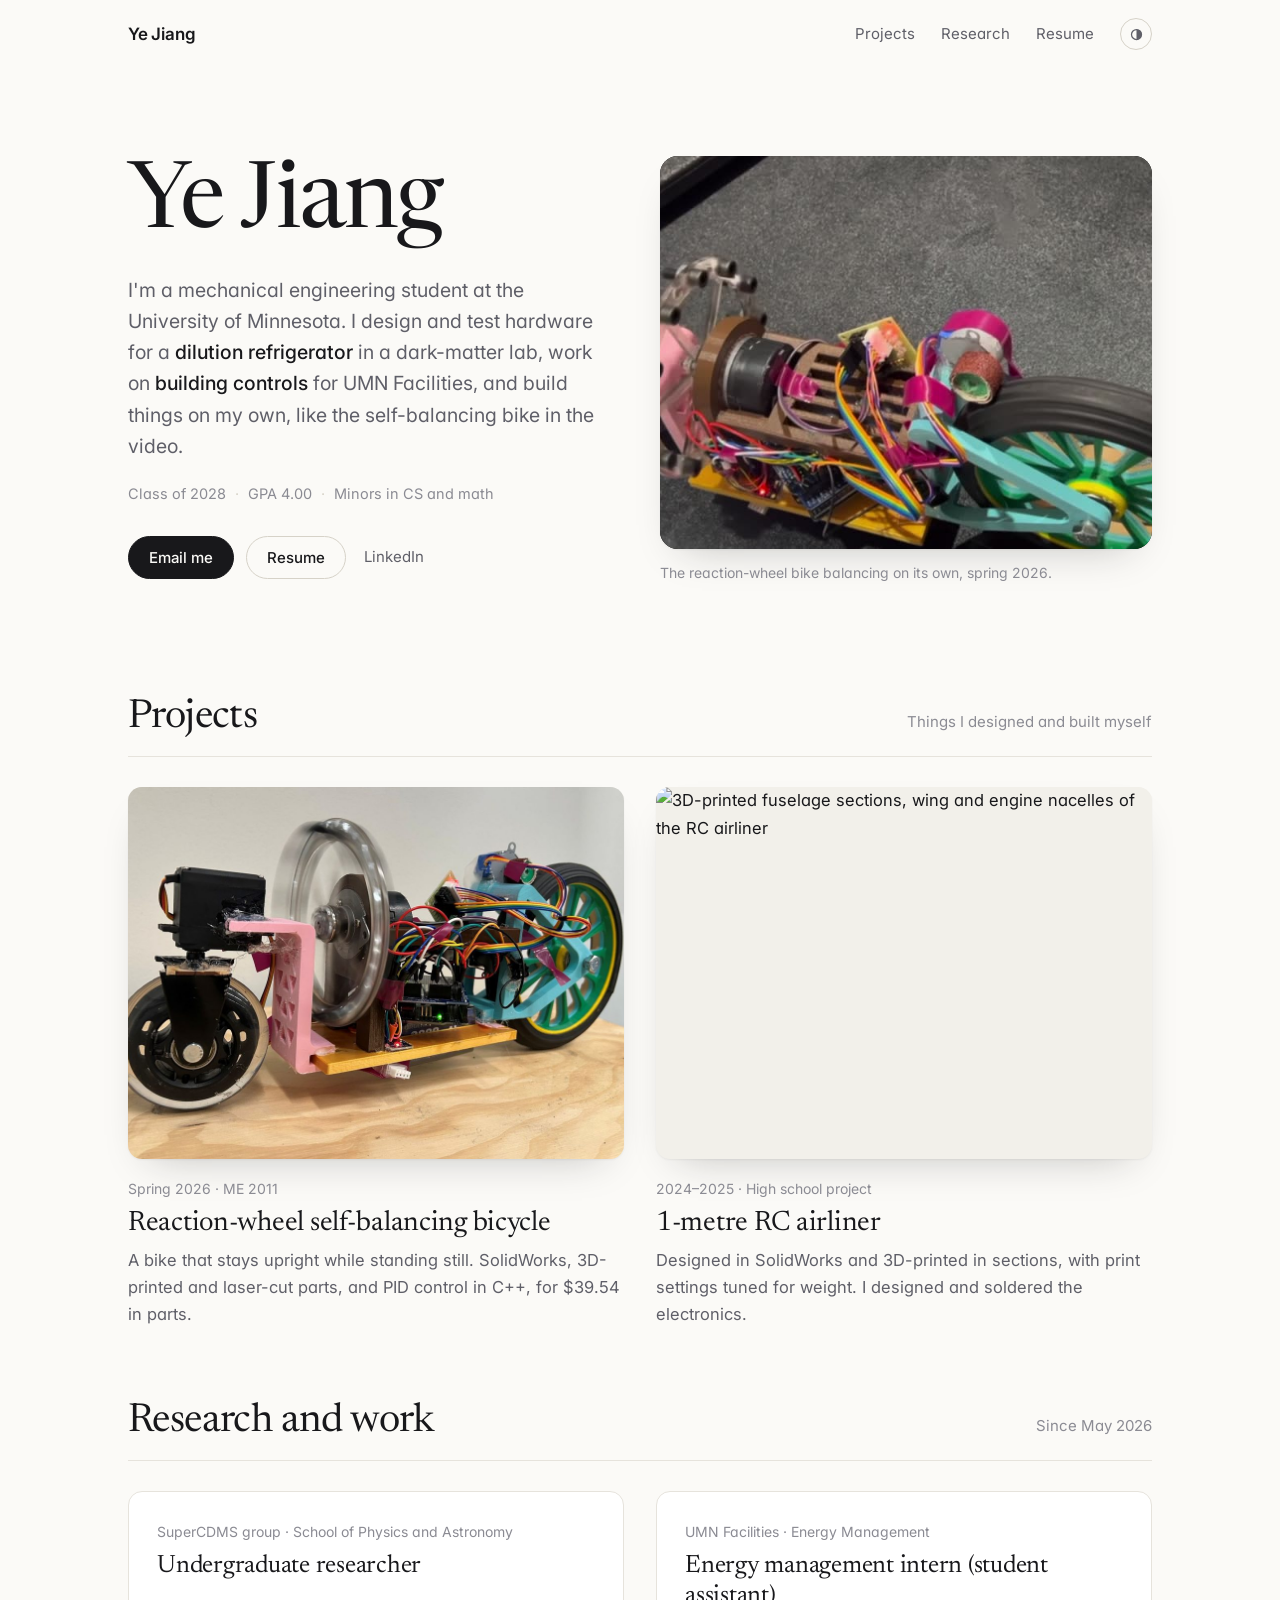
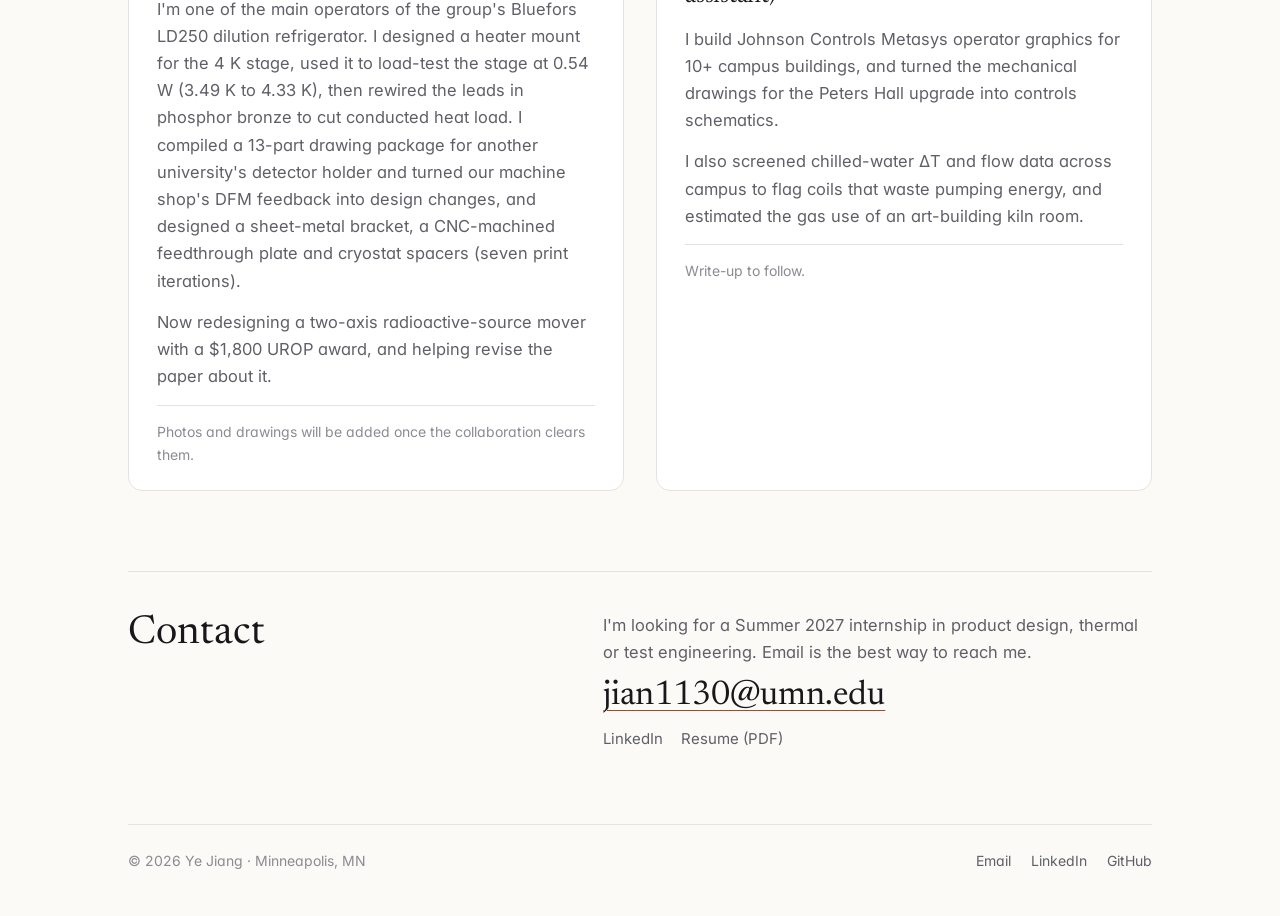
==== commit 322a753e: "Add files via upload" ====
--- a/index.html
+++ b/index.html
@@ -13,66 +13,89 @@
 <meta name="twitter:card" content="summary_large_image">
 <link rel="preconnect" href="https://fonts.googleapis.com">
 <link rel="preconnect" href="https://fonts.gstatic.com" crossorigin>
-<link href="https://fonts.googleapis.com/css2?family=IBM+Plex+Sans:wght@400;500;600&display=swap" rel="stylesheet">
+<link href="https://fonts.googleapis.com/css2?family=Inter:wght@400;500;600&family=Newsreader:opsz,wght@6..72,400;6..72,500&display=swap" rel="stylesheet">
 <script>(function(){var m="auto";try{m=localStorage.getItem("theme")||"auto"}catch(e){}var r=document.documentElement;r.setAttribute("data-theme-mode",m);if(m==="light"||m==="dark")r.setAttribute("data-theme",m);})();</script>
-<link rel="stylesheet" href="style.css?v=4">
-<link rel="icon" href="data:image/svg+xml,<svg xmlns='http://www.w3.org/2000/svg' viewBox='0 0 100 100'><rect width='100' height='100' rx='18' fill='%231d1d1f'/><text x='50' y='66' font-size='46' text-anchor='middle' fill='white' font-family='Arial' font-weight='700'>YJ</text></svg>">
+<link rel="stylesheet" href="style.css?v=5">
+<link rel="icon" href="data:image/svg+xml,<svg xmlns='http://www.w3.org/2000/svg' viewBox='0 0 100 100'><rect width='100' height='100' rx='50' fill='%2318181b'/><text x='50' y='64' font-size='44' text-anchor='middle' fill='%23fbfaf7' font-family='Georgia,serif'>YJ</text></svg>">
 </head>
 <body>
 <header class="site"><div class="wrap">
 <a class="name" href="./">Ye Jiang</a>
-<nav><a href="#projects">Projects</a><a href="resume/Ye_Jiang_Resume.pdf">Resume</a><a href="mailto:jian1130@umn.edu">Email</a><button class="theme-toggle" type="button" aria-label="Colour theme: automatic" title="Theme: auto (follows your system)">
+<nav><a href="#projects">Projects</a><a href="#work">Research</a><a href="resume/Ye_Jiang_Resume.pdf">Resume</a><button class="theme-toggle" type="button" aria-label="Colour theme: automatic" title="Theme: auto (follows your system)">
 <svg class="i-auto" viewBox="0 0 24 24" fill="none" stroke="currentColor" stroke-width="2"><circle cx="12" cy="12" r="8"/><path d="M12 4a8 8 0 0 1 0 16z" fill="currentColor" stroke="none"/></svg>
 <svg class="i-sun" viewBox="0 0 24 24" fill="none" stroke="currentColor" stroke-width="2" stroke-linecap="round"><circle cx="12" cy="12" r="4"/><path d="M12 2v2M12 20v2M4.9 4.9l1.4 1.4M17.7 17.7l1.4 1.4M2 12h2M20 12h2M4.9 19.1l1.4-1.4M17.7 6.3l1.4-1.4"/></svg>
 <svg class="i-moon" viewBox="0 0 24 24" fill="none" stroke="currentColor" stroke-width="2" stroke-linejoin="round"><path d="M20 14.5A8 8 0 0 1 9.5 4a8 8 0 1 0 10.5 10.5z"/></svg>
 </button></nav>
 </div></header>
 <main class="wrap">
-<section class="intro">
+<section class="hero">
+<div>
 <h1>Ye Jiang</h1>
-<p>I'm a mechanical engineering student at the University of Minnesota, graduating in May 2028 (GPA 4.00, minors in computer science and math). I work in Prof. Yan Liu's dark-matter lab, where I design and test hardware for a dilution refrigerator, and part-time with the energy management team at UMN Facilities. In my own time I build things; the most recent one is a self-balancing bicycle.</p>
-<p class="contact-line">I'm looking for a Summer 2027 internship in product design, thermal or test engineering. <a href="mailto:jian1130@umn.edu">jian1130@umn.edu</a> · <a href="resume/Ye_Jiang_Resume.pdf">Resume (PDF)</a> · <a href="https://www.linkedin.com/in/ye-jiang-102b5538a/">LinkedIn</a></p>
-<figure>
-<video id="heroLoop" autoplay muted loop playsinline preload="auto" poster="img/bike-loop-poster.jpg" aria-label="Reaction-wheel bicycle balancing on its own"><source src="img/bike-loop.mp4" type="video/mp4"></video>
-<figcaption>The reaction-wheel bike balancing on its own.</figcaption>
+<p class="intro">I'm a mechanical engineering student at the University of Minnesota. I design and test hardware for a <strong>dilution refrigerator</strong> in a dark-matter lab, work on <strong>building controls</strong> for UMN Facilities, and build things on my own, like the self-balancing bike in the video.</p>
+<p class="facts"><span>Class of 2028</span><span>GPA 4.00</span><span>Minors in CS and math</span></p>
+<div class="actions">
+<a class="btn solid" href="mailto:jian1130@umn.edu">Email me</a>
+<a class="btn" href="resume/Ye_Jiang_Resume.pdf">Resume</a>
+<a class="plain" href="https://www.linkedin.com/in/ye-jiang-102b5538a/">LinkedIn</a>
+</div>
+</div>
+<figure class="media-card">
+<div class="frame"><video id="heroLoop" autoplay muted loop playsinline preload="auto" poster="img/bike-loop-poster.jpg" aria-label="Reaction-wheel bicycle balancing on its own"><source src="img/bike-loop.mp4" type="video/mp4"></video></div>
+<figcaption>The reaction-wheel bike balancing on its own, spring 2026.</figcaption>
 </figure>
+</section>
 <script>if(window.matchMedia&&matchMedia("(prefers-reduced-motion: reduce)").matches){var v=document.getElementById("heroLoop");if(v){v.removeAttribute("autoplay");v.pause();}}</script>
+
+<section class="part" id="projects">
+<div class="part-head"><h2>Projects</h2><p>Things I designed and built myself</p></div>
+<div class="cards">
+<a class="card" href="bike.html">
+<div class="img"><img src="img/bike-card.jpg" alt="Reaction-wheel self-balancing bicycle"></div>
+<p class="meta">Spring 2026 · ME 2011</p>
+<h3>Reaction-wheel self-balancing bicycle</h3>
+<p>A bike that stays upright while standing still. SolidWorks, 3D-printed and laser-cut parts, and PID control in C++, for $39.54 in parts.</p>
+</a>
+<a class="card" href="rc-plane.html">
+<div class="img"><img class="yt" src="https://i.ytimg.com/vi/mKP1xK8MGRU/hq3.jpg" alt="3D-printed fuselage sections, wing and engine nacelles of the RC airliner"></div>
+<p class="meta">2024–2025 · High school project</p>
+<h3>1-metre RC airliner</h3>
+<p>Designed in SolidWorks and 3D-printed in sections, with print settings tuned for weight. I designed and soldered the electronics.</p>
+</a>
+</div>
 </section>
 
-<h2 id="projects">Projects</h2>
-<div class="project">
-<a href="bike.html"><img src="img/bike-card.jpg" alt="Reaction-wheel self-balancing bicycle"></a>
+<section class="part" id="work">
+<div class="part-head"><h2>Research and work</h2><p>Since May 2026</p></div>
+<div class="roles">
+<article class="role">
+<p class="meta">SuperCDMS group · School of Physics and Astronomy</p>
+<h3>Undergraduate researcher</h3>
+<p>I'm one of the main operators of the group's Bluefors LD250 dilution refrigerator. I designed a heater mount for the 4 K stage, used it to load-test the stage at 0.54 W (3.49 K to 4.33 K), then rewired the leads in phosphor bronze to cut conducted heat load. I compiled a 13-part drawing package for another university's detector holder and turned our machine shop's DFM feedback into design changes, and designed a sheet-metal bracket, a CNC-machined feedthrough plate and cryostat spacers (seven print iterations).</p>
+<p>Now redesigning a two-axis radioactive-source mover with a $1,800 UROP award, and helping revise the paper about it.</p>
+<p class="note">Photos and drawings will be added once the collaboration clears them.</p>
+</article>
+<article class="role">
+<p class="meta">UMN Facilities · Energy Management</p>
+<h3>Energy management intern (student assistant)</h3>
+<p>I build Johnson Controls Metasys operator graphics for 10+ campus buildings, and turned the mechanical drawings for the Peters Hall upgrade into controls schematics.</p>
+<p>I also screened chilled-water ΔT and flow data across campus to flag coils that waste pumping energy, and estimated the gas use of an art-building kiln room.</p>
+<p class="note">Write-up to follow.</p>
+</article>
+</div>
+</section>
+
+<section class="contact" id="contact">
+<div class="inner">
+<div><h2>Contact</h2></div>
 <div>
-<h3><a href="bike.html">Reaction-wheel self-balancing bicycle</a></h3>
-<p class="when">Spring 2026 · ME 2011</p>
-<p>A bike that stays upright while standing still, using a spinning reaction wheel. I designed it in SolidWorks, 3D-printed and laser-cut the parts, and wrote the PID control in C++ on an Arduino. Parts came to $39.54.</p>
-<a class="more" href="bike.html">Details, video and parts list →</a>
+<p>I'm looking for a Summer 2027 internship in product design, thermal or test engineering. Email is the best way to reach me.</p>
+<a class="mail" href="mailto:jian1130@umn.edu">jian1130@umn.edu</a>
+<div class="more"><a href="https://www.linkedin.com/in/ye-jiang-102b5538a/">LinkedIn</a><a href="resume/Ye_Jiang_Resume.pdf">Resume (PDF)</a></div>
 </div>
 </div>
-<div class="project">
-<a href="rc-plane.html"><img class="yt" src="https://i.ytimg.com/vi/mKP1xK8MGRU/hq3.jpg" alt="3D-printed fuselage sections, wing and engine nacelles of the RC airliner"></a>
-<div>
-<h3><a href="rc-plane.html">1-metre RC airliner</a></h3>
-<p class="when">2024–2025 · high school project</p>
-<p>A 1 m wingspan airliner I designed in SolidWorks and 3D-printed in sections, tuning print settings to keep it light. I also designed and soldered the electronics.</p>
-<a class="more" href="rc-plane.html">Details and build video →</a>
-</div>
-</div>
+</section>
 
-<h2>Lab and work</h2>
-<div class="role">
-<h3>Undergraduate researcher, SuperCDMS group</h3>
-<p class="where">School of Physics and Astronomy · May 2026–present · UROP recipient</p>
-<p>I'm one of the main operators of the group's Bluefors LD250 dilution refrigerator. I designed and built a heater mount for the 4 K stage, used it to load-test the stage at 0.54 W (3.49 K to 4.33 K), and then rewired the leads in phosphor bronze to cut the conducted heat load. I compiled a 13-part drawing package for another university's detector holder, got it quoted by our machine shop and turned their DFM feedback into design changes. I've also designed a sheet-metal bracket, a feedthrough plate the shop CNC-machined, and cryostat spacers that took seven print iterations. My current project, funded by a $1,800 UROP award, is redesigning a two-axis radioactive-source mover, and I'm helping revise the paper about it.</p>
-<p class="muted small">I'll add photos and drawings once the collaboration clears them.</p>
-</div>
-<div class="role">
-<h3>Energy management intern (student assistant), UMN Facilities</h3>
-<p class="where">Building controls and HVAC · May 2026–present</p>
-<p>I build Johnson Controls Metasys operator graphics for 10+ campus buildings, and turned the mechanical drawings for the Peters Hall upgrade into controls schematics. I also screened chilled-water ΔT and flow data across campus to flag coils that waste pumping energy, and estimated the gas use of an art-building kiln room.</p>
-</div>
-
-<footer class="site"><span>© 2026 Ye Jiang · Minneapolis, MN</span><a href="mailto:jian1130@umn.edu">jian1130@umn.edu</a><a href="https://www.linkedin.com/in/ye-jiang-102b5538a/">LinkedIn</a><a href="https://github.com/jiangye444">GitHub</a></footer>
+<footer class="site"><span>© 2026 Ye Jiang · Minneapolis, MN</span><span class="r"><a href="mailto:jian1130@umn.edu">Email</a><a href="https://www.linkedin.com/in/ye-jiang-102b5538a/">LinkedIn</a><a href="https://github.com/jiangye444">GitHub</a></span></footer>
 </main>
 <script>(function(){var b=document.querySelector(".theme-toggle");if(!b)return;var r=document.documentElement;var order=["auto","light","dark"];var label={auto:"Theme: auto (follows your system)",light:"Theme: light",dark:"Theme: dark"};
 function apply(m){r.setAttribute("data-theme-mode",m);if(m==="auto")r.removeAttribute("data-theme");else r.setAttribute("data-theme",m);b.title=label[m];b.setAttribute("aria-label","Colour theme: "+(m==="auto"?"automatic":m));try{if(m==="auto")localStorage.removeItem("theme");else localStorage.setItem("theme",m)}catch(e){}}
--- a/style.css
+++ b/style.css
@@ -1,93 +1,145 @@
 /* Ye Jiang — portfolio */
 :root{
-  --bg:#ffffff; --fg:#1d1d1f; --muted:#5b5e66; --faint:#8a8d94; --line:#e5e5e7; --soft:#f6f6f4;
-  --link:#1f4fbf; --maxw:760px;
+  --bg:#fbfaf7; --card:#ffffff; --soft:#f2f0ea; --ink:#18181b; --muted:#5f5f68; --faint:#8b8b93;
+  --line:#e6e3dc; --line-2:#d6d2c8; --accent:#b4441f;
+  --shadow:0 1px 2px rgba(24,24,27,.05),0 18px 40px -22px rgba(24,24,27,.28);
+  --serif:"Newsreader","Iowan Old Style","Palatino Linotype",Georgia,serif;
+  --sans:Inter,-apple-system,BlinkMacSystemFont,"Segoe UI",Roboto,Helvetica,Arial,sans-serif;
+  --wide:1080px; --narrow:740px; --r:14px;
 }
 @media (prefers-color-scheme:dark){
-  :root:not([data-theme="light"]){ --bg:#151517; --fg:#ececee; --muted:#a6a8ae; --faint:#7d8087; --line:#2b2c30; --soft:#1d1e21; --link:#8fb0ff; }
+  :root:not([data-theme="light"]){ --bg:#121213; --card:#1a1a1c; --soft:#202023; --ink:#efeee9; --muted:#a4a4ac; --faint:#7c7c84; --line:#29292d; --line-2:#36363b; --accent:#f08a62; --shadow:0 1px 2px rgba(0,0,0,.4),0 20px 44px -24px rgba(0,0,0,.8); }
 }
-:root[data-theme="dark"]{ --bg:#151517; --fg:#ececee; --muted:#a6a8ae; --faint:#7d8087; --line:#2b2c30; --soft:#1d1e21; --link:#8fb0ff; }
+:root[data-theme="dark"]{ --bg:#121213; --card:#1a1a1c; --soft:#202023; --ink:#efeee9; --muted:#a4a4ac; --faint:#7c7c84; --line:#29292d; --line-2:#36363b; --accent:#f08a62; --shadow:0 1px 2px rgba(0,0,0,.4),0 20px 44px -24px rgba(0,0,0,.8); }
+
 *{box-sizing:border-box}
 html{-webkit-text-size-adjust:100%}
-body{margin:0;background:var(--bg);color:var(--fg);font:17px/1.65 "IBM Plex Sans",-apple-system,BlinkMacSystemFont,"Segoe UI",Roboto,Helvetica,Arial,sans-serif;-webkit-font-smoothing:antialiased}
-a{color:var(--link);text-decoration:none}
-a:hover{text-decoration:underline}
+body{margin:0;background:var(--bg);color:var(--ink);font:16.5px/1.65 var(--sans);-webkit-font-smoothing:antialiased;font-feature-settings:"cv11"}
+a{color:inherit;text-decoration:none}
+p a,figcaption a,.link{color:var(--accent);text-decoration:underline;text-decoration-thickness:1px;text-underline-offset:3px}
+p a:hover,.link:hover{text-decoration-thickness:2px}
 img,video{max-width:100%;height:auto;display:block}
-.wrap{max-width:var(--maxw);margin:0 auto;padding:0 22px}
-@media(max-width:520px){.wrap{padding:0 16px}body{font-size:16px}}
+.wrap{max-width:var(--wide);margin:0 auto;padding:0 28px}
+.narrow{max-width:var(--narrow)}
+@media(max-width:560px){.wrap{padding:0 18px}body{font-size:16px}}
 
-header.site{border-bottom:1px solid var(--line)}
-header.site .wrap{display:flex;align-items:center;gap:20px;height:60px}
-header.site .name{font-weight:600;color:var(--fg);font-size:17px}
-header.site nav{margin-left:auto;display:flex;align-items:center;gap:18px;font-size:15px}
+/* header */
+header.site .wrap{display:flex;align-items:center;gap:24px;height:68px}
+header.site .name{font:600 17px/1 var(--sans);letter-spacing:-.01em}
+header.site nav{margin-left:auto;display:flex;align-items:center;gap:26px;font-size:15px}
 header.site nav a{color:var(--muted)}
-header.site nav a:hover{color:var(--fg);text-decoration:none}
-@media(max-width:420px){header.site nav{gap:13px;font-size:14.5px}}
-
-.theme-toggle{width:30px;height:30px;display:grid;place-items:center;border:1px solid var(--line);border-radius:7px;background:transparent;color:var(--muted);cursor:pointer;padding:0;flex:0 0 30px}
-.theme-toggle:hover{color:var(--fg);border-color:var(--muted)}
+header.site nav a:hover{color:var(--ink)}
+@media(max-width:480px){header.site nav{gap:16px;font-size:14.5px}}
+.theme-toggle{width:32px;height:32px;display:grid;place-items:center;border:1px solid var(--line-2);border-radius:999px;background:transparent;color:var(--muted);cursor:pointer;padding:0;flex:0 0 32px}
+.theme-toggle:hover{color:var(--ink);border-color:var(--ink)}
 .theme-toggle svg{width:15px;height:15px}
 .theme-toggle .i-sun,.theme-toggle .i-moon,.theme-toggle .i-auto{display:none}
 :root[data-theme-mode="light"] .theme-toggle .i-sun{display:block}
 :root[data-theme-mode="dark"] .theme-toggle .i-moon{display:block}
 :root:not([data-theme-mode="light"]):not([data-theme-mode="dark"]) .theme-toggle .i-auto{display:block}
 
-.intro{padding:48px 0 8px}
-.intro h1{font-size:34px;line-height:1.2;font-weight:600;letter-spacing:-.01em;margin:0 0 18px}
-.intro p{margin:0 0 14px}
-.intro .contact-line{color:var(--muted);font-size:15.5px}
-.intro .contact-line a{white-space:nowrap}
-.intro figure{margin:28px 0 0}
+/* hero */
+.hero{display:grid;grid-template-columns:1fr;gap:40px;padding:56px 0 24px;align-items:center}
+@media(min-width:940px){.hero{grid-template-columns:1fr 1.05fr;gap:64px;padding:88px 0 40px}}
+.hero h1{font:400 clamp(52px,8vw,92px)/.95 var(--serif);letter-spacing:-.02em;margin:0 0 26px}
+.hero .intro{font-size:clamp(17px,1.7vw,19.5px);line-height:1.6;color:var(--muted);margin:0 0 20px;max-width:34em}
+.hero .intro strong{color:var(--ink);font-weight:500}
+.hero .facts{color:var(--faint);font-size:14.5px;margin:0 0 30px}
+.hero .facts span+span::before{content:"·";margin:0 9px;color:var(--line-2)}
+.actions{display:flex;flex-wrap:wrap;gap:12px;align-items:center}
+.btn{display:inline-flex;align-items:center;font:500 15px/1 var(--sans);padding:13px 20px;border-radius:999px;border:1px solid var(--line-2);color:var(--ink);background:transparent;transition:background .15s,border-color .15s,color .15s}
+.btn:hover{border-color:var(--ink)}
+.btn.solid{background:var(--ink);border-color:var(--ink);color:var(--bg)}
+.btn.solid:hover{background:transparent;color:var(--ink)}
+.actions .plain{color:var(--muted);font-size:15px;padding:0 6px}
+.actions .plain:hover{color:var(--ink)}
+.media-card{margin:0}
+.media-card .frame{border-radius:18px;overflow:hidden;box-shadow:var(--shadow);background:#000}
+.media-card video{width:100%;aspect-ratio:5/4;object-fit:cover}
+@media(max-width:939px){.media-card video{aspect-ratio:16/9}}
+.media-card figcaption{color:var(--faint);font-size:14px;margin-top:12px}
 
-h2{font-size:22px;font-weight:600;margin:52px 0 18px;letter-spacing:-.005em}
-h3{font-size:19px;font-weight:600;margin:0 0 6px}
-p{margin:0 0 16px}
-.muted{color:var(--muted)}
-.small{font-size:14.5px}
+/* sections */
+section.part{padding:72px 0 0}
+.part-head{display:flex;align-items:baseline;justify-content:space-between;gap:20px;border-bottom:1px solid var(--line);padding-bottom:16px;margin-bottom:30px}
+.part-head h2{font:400 clamp(30px,3.6vw,40px)/1.1 var(--serif);letter-spacing:-.015em;margin:0}
+.part-head p{margin:0;color:var(--faint);font-size:15px}
+@media(max-width:560px){.part-head p{display:none}}
 
-figure{margin:22px 0}
-figure img,figure video,figure .video{border-radius:6px}
-figcaption{font-size:14.5px;color:var(--muted);margin-top:8px}
+.cards{display:grid;grid-template-columns:1fr;gap:28px}
+@media(min-width:760px){.cards{grid-template-columns:1fr 1fr;gap:32px}}
+.card{display:block}
+.card .img{border-radius:var(--r);overflow:hidden;background:var(--soft);aspect-ratio:4/3;box-shadow:var(--shadow)}
+.card .img img{width:100%;height:100%;object-fit:cover;transition:transform .6s cubic-bezier(.2,.7,.2,1)}
+.card:hover .img img{transform:scale(1.035)}
+.card .meta{color:var(--faint);font-size:14px;margin:18px 0 6px}
+.card h3{font:400 28px/1.15 var(--serif);letter-spacing:-.01em;margin:0 0 8px}
+.card:hover h3{text-decoration:underline;text-decoration-thickness:1px;text-underline-offset:5px}
+.card p{color:var(--muted);margin:0;max-width:34em}
 
-.project{display:grid;grid-template-columns:1fr;gap:16px 26px;padding:22px 0;border-top:1px solid var(--line);color:inherit}
-.project:last-of-type{border-bottom:1px solid var(--line)}
-@media(min-width:640px){.project{grid-template-columns:260px 1fr;align-items:start}}
-.project img{width:100%;aspect-ratio:4/3;object-fit:cover;border-radius:6px;background:var(--soft)}
-.project h3 a{color:var(--fg)}
-.project .when{font-size:14.5px;color:var(--faint);margin:0 0 8px}
-.project p{margin:0 0 10px;color:var(--muted);font-size:16px}
-.project .more{font-size:15px}
+.roles{display:grid;grid-template-columns:1fr;gap:24px}
+@media(min-width:860px){.roles{grid-template-columns:1fr 1fr;gap:32px}}
+.role{background:var(--card);border:1px solid var(--line);border-radius:var(--r);padding:28px 28px 24px}
+.role .meta{color:var(--faint);font-size:14px;margin:0 0 8px}
+.role h3{font:400 25px/1.2 var(--serif);letter-spacing:-.01em;margin:0 0 14px}
+.role p{color:var(--muted);margin:0 0 14px}
+.role .note{font-size:14px;color:var(--faint);margin:0;padding-top:14px;border-top:1px solid var(--line)}
 
-.role{padding:4px 0 6px}
-.role .where{font-size:14.5px;color:var(--faint);margin:0 0 8px}
-.role p{color:var(--fg)}
+.contact{padding:80px 0 0}
+.contact .inner{border-top:1px solid var(--line);padding-top:40px;display:grid;grid-template-columns:1fr;gap:18px}
+@media(min-width:860px){.contact .inner{grid-template-columns:1fr 1.2fr;align-items:start}}
+.contact h2{font:400 clamp(30px,3.6vw,40px)/1.1 var(--serif);margin:0}
+.contact p{color:var(--muted);margin:0 0 10px}
+.contact .mail{font:400 clamp(24px,3vw,34px)/1.2 var(--serif);color:var(--ink);text-decoration:underline;text-decoration-color:var(--accent);text-decoration-thickness:1px;text-underline-offset:6px}
+.contact .mail:hover{color:var(--accent)}
+.contact .more{margin-top:10px;color:var(--muted);font-size:15px}
+.contact .more a{color:var(--muted);margin-right:18px}
+.contact .more a:hover{color:var(--ink)}
 
-footer.site{margin-top:64px;border-top:1px solid var(--line);padding:22px 0 40px;color:var(--faint);font-size:14.5px;display:flex;flex-wrap:wrap;gap:8px 18px}
+footer.site{margin-top:72px;padding:24px 0 44px;border-top:1px solid var(--line);color:var(--faint);font-size:14px;display:flex;flex-wrap:wrap;gap:8px 20px}
 footer.site a{color:var(--muted)}
+footer.site a:hover{color:var(--ink)}
+footer.site .r{margin-left:auto;display:flex;gap:20px}
 
 /* project pages */
-.page-head{padding:40px 0 4px}
-.page-head .back{font-size:15px}
-.page-head h1{font-size:34px;line-height:1.2;font-weight:600;letter-spacing:-.01em;margin:16px 0 8px}
-.page-head .meta{color:var(--faint);font-size:15px;margin:0 0 4px}
-.tools{color:var(--muted);font-size:15px}
-.tools b{color:var(--fg);font-weight:600}
-.two{display:grid;grid-template-columns:1fr;gap:16px}
-@media(min-width:620px){.two{grid-template-columns:1fr 1fr}}
-.two figure{margin:0}
-.two img{aspect-ratio:4/3;object-fit:cover}
-figure.narrow{max-width:520px}
-.video{position:relative;width:100%;aspect-ratio:16/9;background:#000;overflow:hidden}
+.phead{padding:44px 0 8px}
+.phead .back{color:var(--muted);font-size:15px}
+.phead .back:hover{color:var(--ink)}
+.phead h1{font:400 clamp(40px,6vw,64px)/1.02 var(--serif);letter-spacing:-.02em;margin:26px 0 14px}
+.phead .meta{color:var(--faint);font-size:15px;margin:0}
+.lede{font-size:clamp(17.5px,1.8vw,20px);line-height:1.6;color:var(--ink);margin:26px 0 12px}
+.tools{color:var(--faint);font-size:14.5px;margin:0 0 30px}
+.wide-media{margin:10px 0 8px}
+.wide-media .frame{border-radius:18px;overflow:hidden;box-shadow:var(--shadow);background:#000}
+.wide-media figcaption,figure figcaption{color:var(--faint);font-size:14px;margin-top:12px}
+.article h2{font:400 clamp(26px,3vw,32px)/1.15 var(--serif);letter-spacing:-.01em;margin:56px 0 14px}
+.article p{margin:0 0 16px}
+.article figure{margin:24px 0}
+.article figure .frame{border-radius:12px;overflow:hidden;border:1px solid var(--line);background:var(--card)}
+.two{display:grid;grid-template-columns:1fr;gap:20px;margin:24px 0}
+@media(min-width:640px){.two{grid-template-columns:1fr 1fr}}
+.two figure{margin:0!important}
+.two img{aspect-ratio:4/3;object-fit:cover;width:100%}
+.overview{background:var(--card);border:1px solid var(--line);border-radius:var(--r);padding:22px 26px;margin:34px 0 10px}
+.overview dl{margin:0;display:grid;grid-template-columns:1fr;gap:12px}
+@media(min-width:640px){.overview dl{grid-template-columns:150px 1fr;gap:12px 20px}}
+.overview dt{color:var(--faint);font-size:14.5px}
+.overview dd{margin:0;color:var(--ink)}
+.video{position:relative;width:100%;aspect-ratio:16/9;background:#000}
 .video iframe{position:absolute;inset:0;width:100%;height:100%;border:0}
 img.yt{aspect-ratio:16/9;object-fit:cover;width:100%}
-ul.plain{padding-left:20px;margin:0 0 16px}
-ul.plain li{margin:4px 0}
-.bom{overflow-x:auto;margin:10px 0 6px}
-.bom table{border-collapse:collapse;width:100%;font-size:15px;min-width:500px}
-.bom th{text-align:left;font-weight:600;padding:8px 10px;border-bottom:2px solid var(--fg)}
-.bom td{padding:6px 10px;border-bottom:1px solid var(--line)}
+figure.narrow{max-width:540px}
+.bom{overflow-x:auto;margin:18px 0 8px;background:var(--card);border:1px solid var(--line);border-radius:var(--r)}
+.bom table{border-collapse:collapse;width:100%;font-size:15px;min-width:520px}
+.bom th{text-align:left;font-weight:500;color:var(--faint);font-size:13.5px;padding:14px 18px;border-bottom:1px solid var(--line-2)}
+.bom td{padding:8px 18px;border-bottom:1px solid var(--line)}
 .bom td:nth-child(2),.bom td:nth-child(4),.bom th:nth-child(2),.bom th:nth-child(4){text-align:right;white-space:nowrap;font-variant-numeric:tabular-nums}
-.bom tr.grp td{font-weight:600;color:var(--muted);padding-top:16px}
-.bom tr.total td{font-weight:600;border-top:2px solid var(--fg);border-bottom:0}
-.pager{display:flex;justify-content:space-between;gap:16px;margin-top:48px;padding-top:18px;border-top:1px solid var(--line);font-size:15.5px}
-.two{margin-bottom:18px}
+.bom tr.grp td{font-family:var(--serif);font-size:17px;color:var(--ink);padding-top:20px;border-bottom:1px solid var(--line-2)}
+.bom tr.total td{font-weight:600;border-top:1px solid var(--ink);border-bottom:0;padding:14px 18px}
+.pager{display:grid;grid-template-columns:1fr 1fr;gap:20px;margin:72px 0 0}
+.pager a{border-top:1px solid var(--line-2);padding-top:16px;display:block}
+.pager small{display:block;color:var(--faint);font-size:14px;margin-bottom:4px}
+.pager b{font:400 22px/1.2 var(--serif)}
+.pager a:hover b{text-decoration:underline;text-decoration-thickness:1px;text-underline-offset:4px}
+.pager .next{text-align:right}
+@media (prefers-reduced-motion:reduce){*{transition:none!important}}
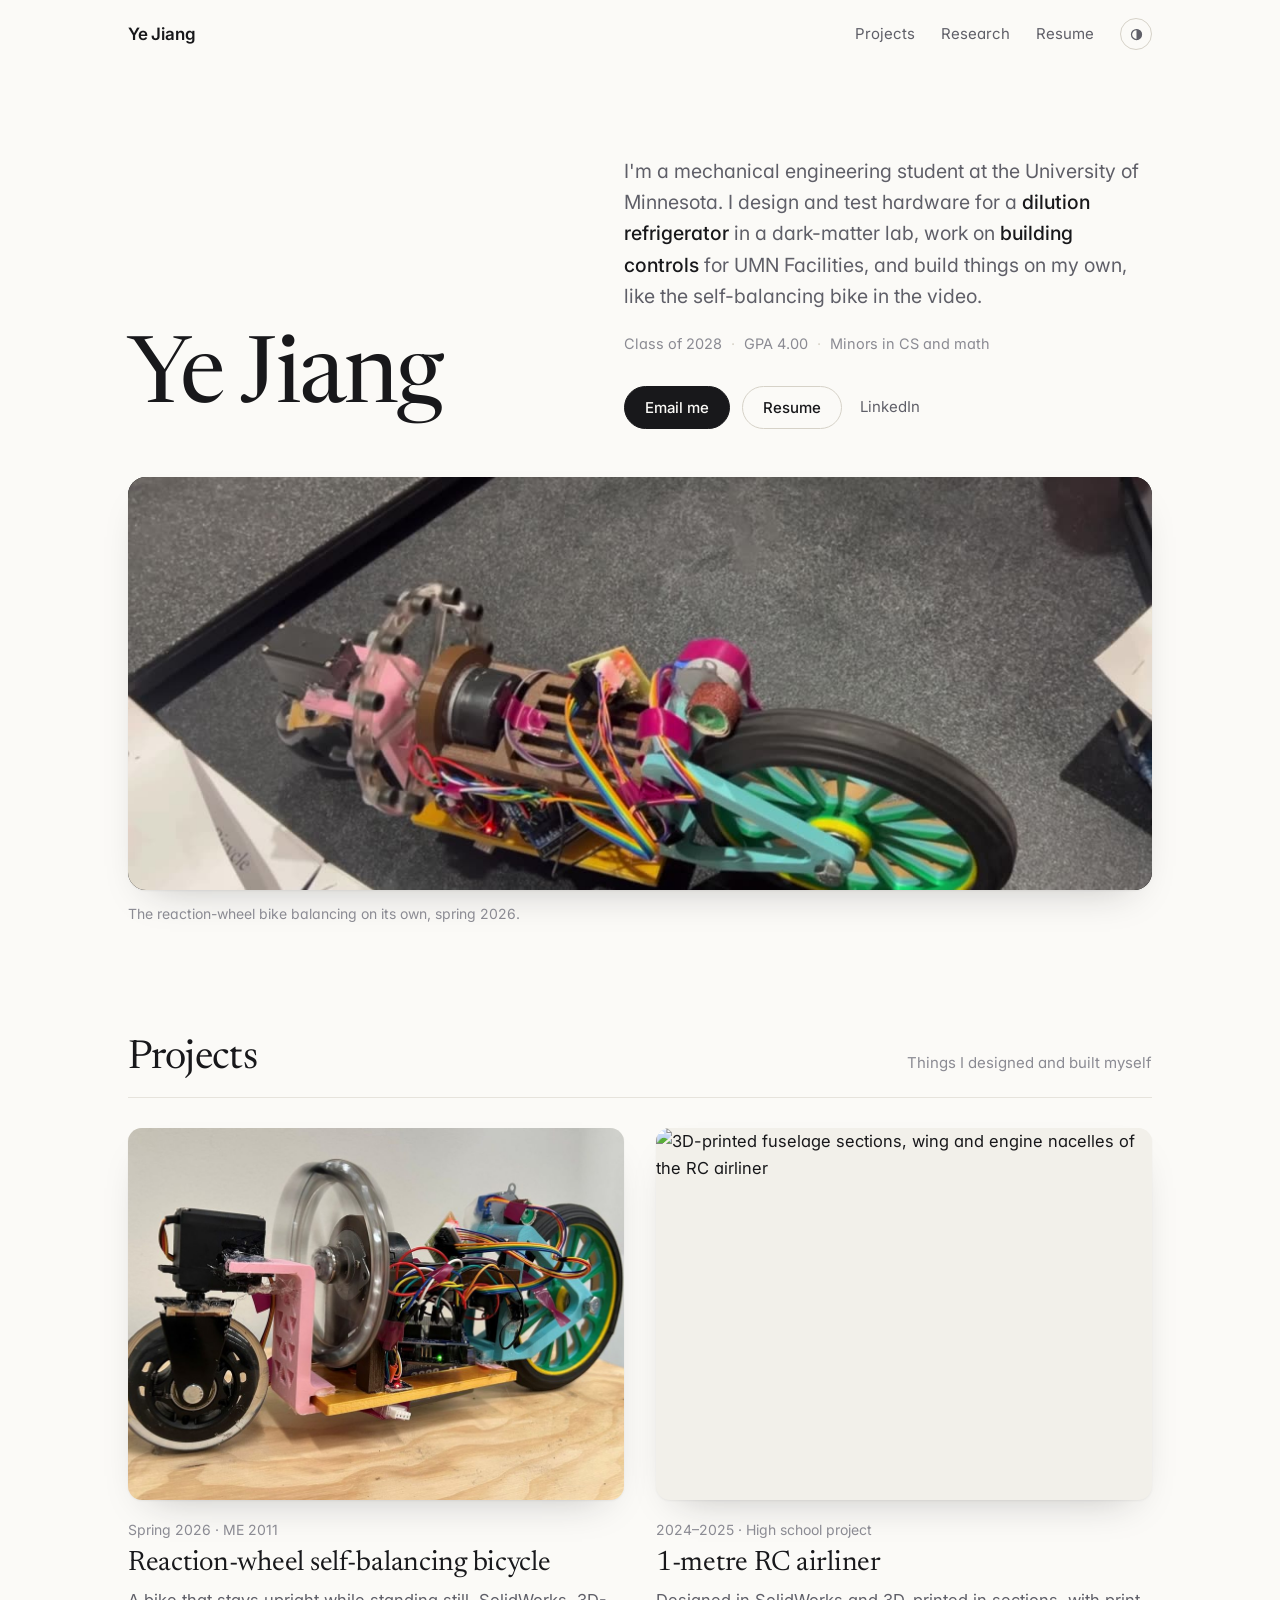
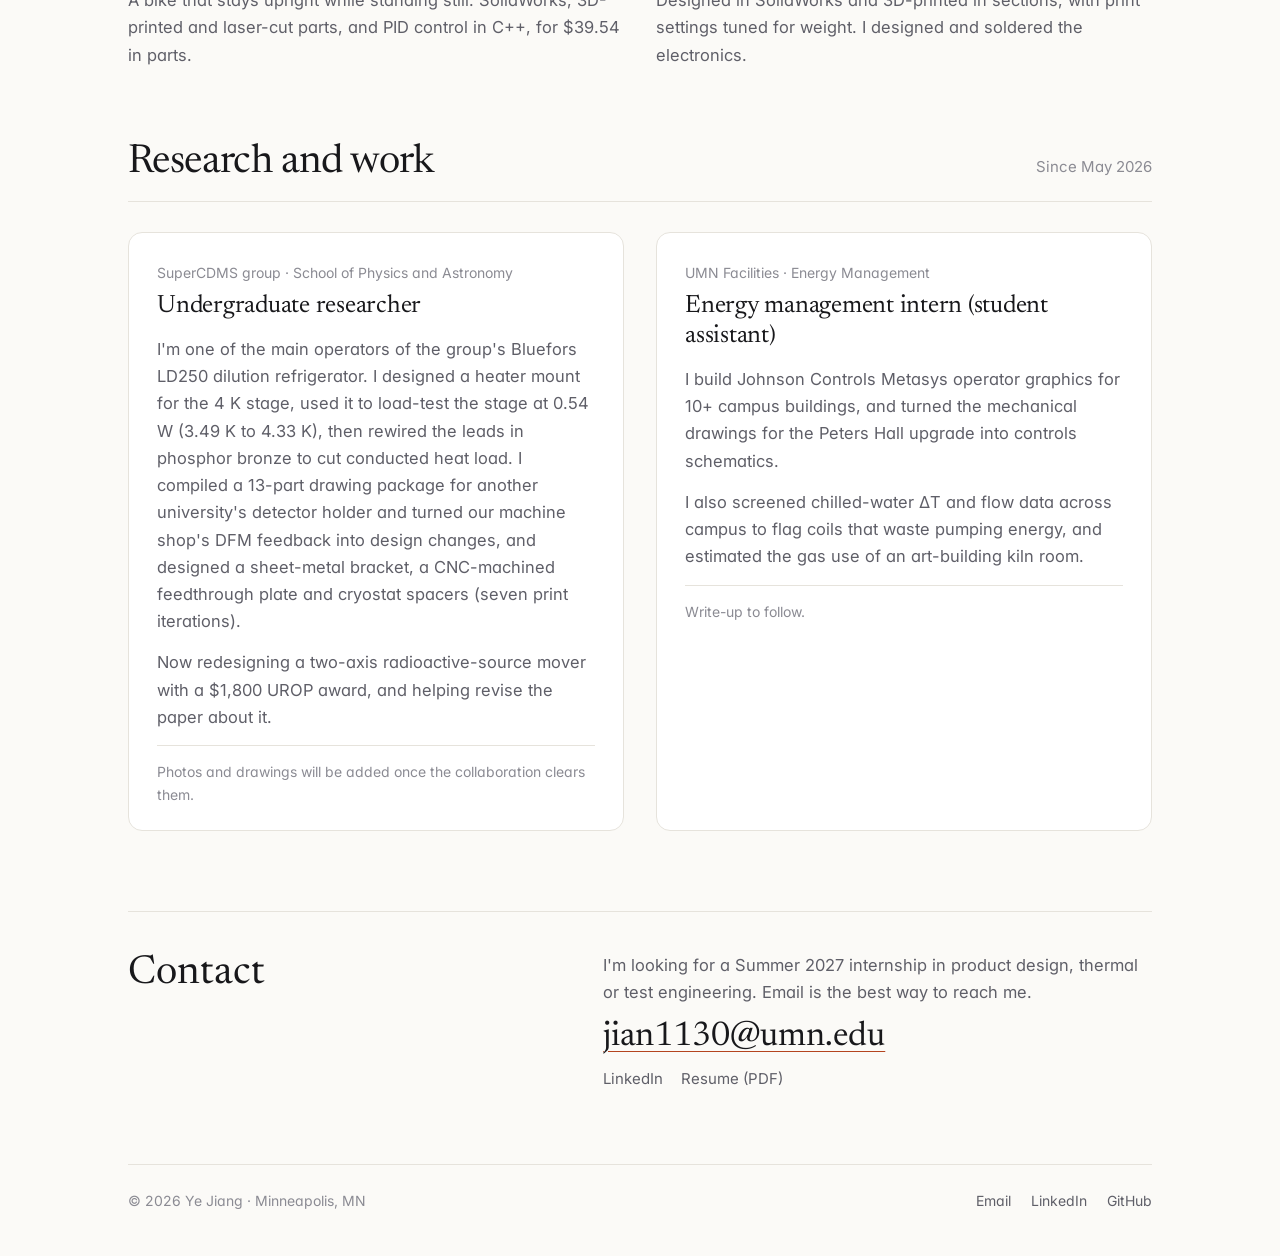
==== commit 1e3c6c7b: "Add files via upload" ====
--- a/index.html
+++ b/index.html
@@ -15,7 +15,7 @@
 <link rel="preconnect" href="https://fonts.gstatic.com" crossorigin>
 <link href="https://fonts.googleapis.com/css2?family=Inter:wght@400;500;600&family=Newsreader:opsz,wght@6..72,400;6..72,500&display=swap" rel="stylesheet">
 <script>(function(){var m="auto";try{m=localStorage.getItem("theme")||"auto"}catch(e){}var r=document.documentElement;r.setAttribute("data-theme-mode",m);if(m==="light"||m==="dark")r.setAttribute("data-theme",m);})();</script>
-<link rel="stylesheet" href="style.css?v=5">
+<link rel="stylesheet" href="style.css?v=6">
 <link rel="icon" href="data:image/svg+xml,<svg xmlns='http://www.w3.org/2000/svg' viewBox='0 0 100 100'><rect width='100' height='100' rx='50' fill='%2318181b'/><text x='50' y='64' font-size='44' text-anchor='middle' fill='%23fbfaf7' font-family='Georgia,serif'>YJ</text></svg>">
 </head>
 <body>
@@ -29,8 +29,8 @@
 </div></header>
 <main class="wrap">
 <section class="hero">
-<div>
 <h1>Ye Jiang</h1>
+<div class="lead">
 <p class="intro">I'm a mechanical engineering student at the University of Minnesota. I design and test hardware for a <strong>dilution refrigerator</strong> in a dark-matter lab, work on <strong>building controls</strong> for UMN Facilities, and build things on my own, like the self-balancing bike in the video.</p>
 <p class="facts"><span>Class of 2028</span><span>GPA 4.00</span><span>Minors in CS and math</span></p>
 <div class="actions">
--- a/style.css
+++ b/style.css
@@ -39,9 +39,13 @@
 :root:not([data-theme-mode="light"]):not([data-theme-mode="dark"]) .theme-toggle .i-auto{display:block}
 
 /* hero */
-.hero{display:grid;grid-template-columns:1fr;gap:40px;padding:56px 0 24px;align-items:center}
-@media(min-width:940px){.hero{grid-template-columns:1fr 1.05fr;gap:64px;padding:88px 0 40px}}
-.hero h1{font:400 clamp(52px,8vw,92px)/.95 var(--serif);letter-spacing:-.02em;margin:0 0 26px}
+.hero{display:grid;grid-template-columns:minmax(0,1fr);gap:22px 64px;padding:56px 0 24px;align-items:end}
+@media(min-width:940px){.hero{grid-template-columns:minmax(0,.9fr) minmax(0,1.1fr);padding:88px 0 40px}}
+.hero > *{min-width:0}
+.hero h1{font:400 clamp(52px,8vw,92px)/.95 var(--serif);letter-spacing:-.02em;margin:0}
+@media(min-width:940px){.hero h1{padding-bottom:8px}}
+.hero .lead .actions{margin-bottom:4px}
+.hero .media-card{grid-column:1/-1;margin-top:22px}
 .hero .intro{font-size:clamp(17px,1.7vw,19.5px);line-height:1.6;color:var(--muted);margin:0 0 20px;max-width:34em}
 .hero .intro strong{color:var(--ink);font-weight:500}
 .hero .facts{color:var(--faint);font-size:14.5px;margin:0 0 30px}
@@ -55,8 +59,7 @@
 .actions .plain:hover{color:var(--ink)}
 .media-card{margin:0}
 .media-card .frame{border-radius:18px;overflow:hidden;box-shadow:var(--shadow);background:#000}
-.media-card video{width:100%;aspect-ratio:5/4;object-fit:cover}
-@media(max-width:939px){.media-card video{aspect-ratio:16/9}}
+.media-card video{width:100%;aspect-ratio:1200/484;object-fit:cover}
 .media-card figcaption{color:var(--faint);font-size:14px;margin-top:12px}
 
 /* sections */
